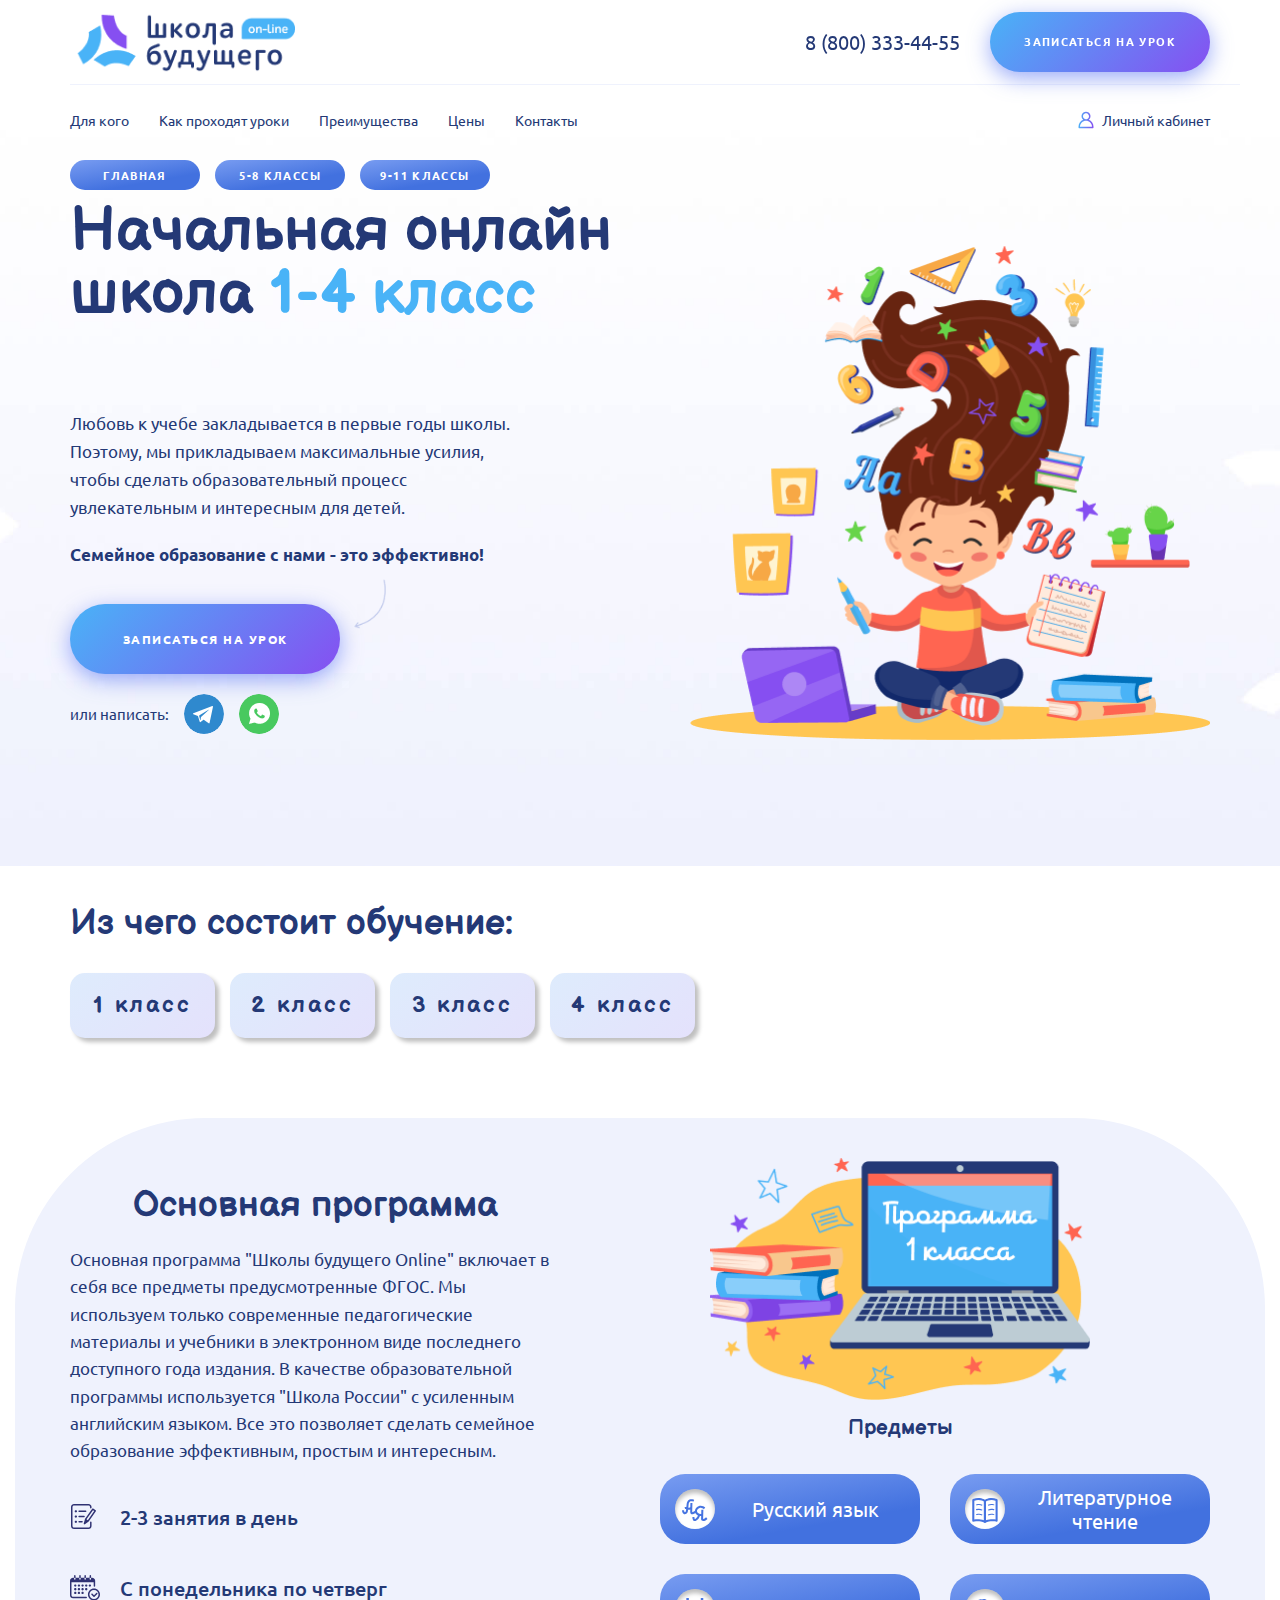
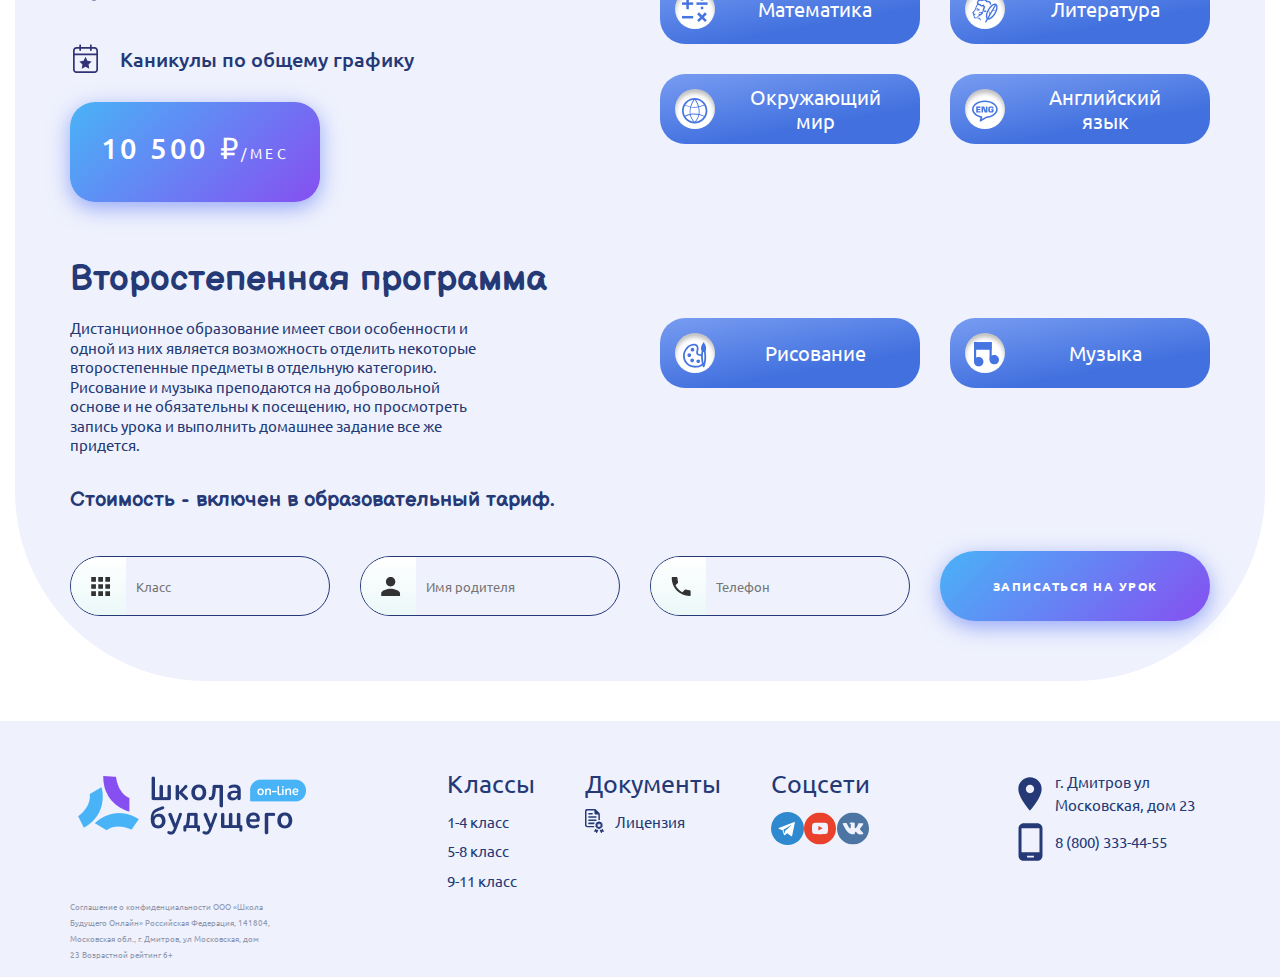
==== pages/1-4classes.html @ 0dbeee3c "Add files via upload" ====
<!DOCTYPE html>
<html lang="ru">
  <head>
    <meta charset="UTF-8" />
    <meta http-equiv="X-UA-Compatible" content="IE=edge" />
    <meta name="viewport" content="width=device-width, initial-scale=1.0" />
    <link rel="shortcut icon" href="../favicon.ico" type="image/x-icon" />
    <link rel="stylesheet" href="https://cdn.jsdelivr.net/npm/swiper@8/swiper-bundle.min.css"/>
    <link rel="stylesheet" href="../css/null.css" />
    <link rel="stylesheet" href="../css/style.css" />
    <title>1-4 Классы</title>
  </head>

  <body>
    <div class="wrapper">

      <header class="header">
        <div class="header__container">
          <div class="header__content">
            <div class="header__content_top top-header-content top-header-content__container">
              <div class="logo header__logo">
                <img src="../img/logo.png" alt="Школа будущего">
              </div>
              <div class="header__connect">
                <a class="header__tel" href="tel:88003334455">8 (800) 333-44-55</a>
                <button class="btn header__connect_btn">Записаться на урок</button>
              </div>
              <div class="menu-icon">
                <span></span>
                <span></span>
                <span></span>
              </div>
            </div>
            <div class="header__content_middle middle-header-content">
              <div class="header__links">
                <ul class="header__list">
                  <li class="header__item"><a href="#" class="header__link">Для кого</a></li>
                  <li class="header__item"><a href="#" class="header__link">Как проходят уроки</a></li>
                  <li class="header__item"><a href="#" class="header__link">Преимущества</a></li>
                  <li class="header__item"><a href="#" class="header__link">Цены</a></li>
                  <li class="header__item"><a href="#" class="header__link">Контакты</a></li>
                </ul>
              </div>
              <div class="header__user">
                <a href="#" class="header__user_link">Личный кабинет</a>
              </div>
            </div>
            <div class="header__content_bottom bottom-header-content">
              <a href="../index.html" class="btn bottom-header-content__btn">Главная</a>
              <a href="pages/5-8classes.html"" class="btn bottom-header-content__btn">5-8 классы</a>
              <a href="pages/9-11classes.html"" class="btn bottom-header-content__btn">9-11 классы</a>
            </div>
          </div>
        </div>
        <div class="mobile-menu">
          <div class="header__links mobile-menu__link">
            <ul class="header__list mobile-menu__list">
              <li class="header__item mobile-menu__item"><a href="#" class="header__link mobile-menu__link">Для кого</a></li>
              <li class="header__item mobile-menu__item"><a href="#" class="header__link mobile-menu__link">Как проходят уроки</a></li>
              <li class="header__item mobile-menu__item"><a href="#" class="header__link mobile-menu__link">Преимущества</a></li>
              <li class="header__item mobile-menu__item"><a href="#" class="header__link mobile-menu__link">Цены</a></li>
              <li class="header__item mobile-menu__item"><a href="#" class="header__link mobile-menu__link">Контакты</a></li>
            </ul>
          </div>
          <div class="header__user mobile-menu__user">
            <a href="#" class="header__user_link mobile-menu__user_link">Личный кабинет</a>
            <a class="header__tel mobile-menu__tel" href="tel:88003334455">8 (800) 333-44-55</a>
          </div>
        </div>
      </header>

      <main class="main">

        <section class="section intro">
          <div class="section__container">
            <div class="intro__content">
              <div class="intro__content-img">
                <img src="../img/oneToFourClasses/intro-bg-element.png" alt="школа будущего">
              </div>
              <h1 class="section__title intro__title">Начальная онлайн школа <span>1-4 класс</span></h1>
              <div class="intro__descr">
                <div class="intro__descr_content">
                  <p class="section__text intro__text">Любовь к учебе закладывается в первые годы школы. Поэтому, мы прикладываем максимальные усилия, чтобы сделать образовательный процесс увлекательным и интересным для детей.<span>Семейное образование с нами - это эффективно!</span></p>
                  <div class="social-block">
                    <button class="btn intro__btn">Записаться на урок</button>
                    <div class="social intro__social">
                      <span>или написать:</span>
                      <a href="#" class="social__tg"></a>
                      <a href="#" class="social__wa"></a>
                    </div>
                  </div>
                </div>
                <div class="intro__descr_img">
                  <img src="../img/oneToFourClasses/intro-bg-element.png" alt="школа будущего">
                </div>
              </div>
            </div>
          </div>
        </section>

        <section class="section programm programm-tabs">
          <div class="programm__container">
            <div class="programm__header hader-programm">
              <h4 class="section__title title programm__title">Из чего состоит обучение:</h4>
              <div class="programm__header_btns">
                <button class="btn programm__header_btn">1 класс</button>
                <button class="btn programm__header_btn">2 класс</button>
                <button class="btn programm__header_btn">3 класс</button>
                <button class="btn programm__header_btn">4 класс</button>
              </div>
            </div>
          </div>
        </section>
        <section class="section programm-content">
          <div class="programm-content__wrapper">
            <div class="programm-content__container">
              <div class="programm__content content-programm">
                <div class="content-programm__wrapper">
                  <div class="content-programm__top top-programm-content">
                    <div class="top-programm-content__descr">
                      <h4 class="section__title title top-programm-content__title">Основная программа</h4>
                      <p class="section__text top-programm-content__text">Основная программа "Школы будущего Online" включает в себя все предметы предусмотренные ФГОС. Мы используем только современные педагогические материалы и учебники в электронном виде последнего доступного года издания. В качестве образовательной программы используется "Школа России" с усиленным английским языком. Все это позволяет сделать семейное образование эффективным, простым и интересным.</p>
                      <ul class="top-programm-content__list">
                        <li class="top-programm-content__item">2-3 занятия в день</li>
                        <li class="top-programm-content__item">С понедельника по четверг</li>
                        <li class="top-programm-content__item">Каникулы по общему графику</li>
                      </ul>
                      <div class="cost__price subtitle btn top-programm-content__descr_btn">10 500 ₽<span>/мес</span></div>
                    </div>
                    <div class="top-programm-content__lessons">
                      <div class="top-programm-content__img">
                        <img src="../img/oneToFourClasses/lessons/lessons-bg-element.png" alt="программа обучения">
                      </div>
                      <h6 class="section__title subtitle top-programm-content__subtitle">Предметы</h6>
                      <div class="top-programm-content__btns">
                        <div class="top-programm-content__btn top-programm-content__russian">Русский язык</div>
                        <div class="top-programm-content__btn top-programm-content__literature-reading">Литературное чтение</div>
                        <div class="top-programm-content__btn top-programm-content__maths">Математика</div>
                        <div class="top-programm-content__btn top-programm-content__literature">Литература</div>
                        <div class="top-programm-content__btn top-programm-content__around-world">Окружающий мир</div>
                        <div class="top-programm-content__btn top-programm-content__english">Английский язык</div>
                      </div>
                    </div>
                  </div>
                  <div class="content-programm__bottom bottom-programm-content">
                    <h4 class="section__title title content-programm__bottom_title">Второстепенная программа</h4>
                    <div class="content-programm__bottom_descr">
                      <p class="content-programm__bottom_text">Дистанционное образование имеет свои особенности и одной из них является возможность отделить некоторые второстепенные предметы в отдельную категорию. Рисование и музыка преподаются на добровольной основе и не обязательны к посещению, но просмотреть запись урока и выполнить домашнее задание все же придется.</p>
                      <div class="content-programm__bottom_btns">
                        <div class="content-programm__bottom_btn content-programm__bottom_drawing">Рисование</div>
                        <div class="content-programm__bottom_btn content-programm__bottom_music">Музыка</div>
                      </div>
                    </div>
                    <h6 class="section__title subtitle content-programm__bottom_subtitle">Стоимость - включен в образовательный тариф.</h6>
                    <div class="content-programm__bottom_form-wrapper">
                      <form action="#" class="content-programm__bottom_form content-programm__bottom_form-pc">
                        <div class="content-programm__bottom_form-class">
                          <input type="text" name="class" id="class" placeholder="Класс">
                        </div>
                        <div class="content-programm__bottom_form-name">
                          <input type="text" name="name" id="name" placeholder="Имя родителя">
                        </div>
                        <div class="content-programm__bottom_form-tel">
                          <input type="tel" name="tel" id="tel" placeholder="Телефон">
                        </div>
                        <button class="btn content-programm__bottom_form-btn">Записаться на урок</button>
                      </form>
                      <form action="#" method="post" class="form__wrapper content-programm__bottom_form-mob">
                        <div class="form__input form__input_class">
                          <input type="text" placeholder="Класс" name="class" id="class">
                        </div>
                        <div class="form__input form__input_name">
                          <input type="text" placeholder="Имя родителя" name="parent-name" id="name">
                        </div>
                        <div class="form__input form__input_tel">
                          <input type="tel" placeholder="Телефон родителя" name="tel" id="tel">
                        </div>
                        <button class="btn form__btn">Оставить заявку</button>
                        <p class="form__privacy">Нажимая кнопку, вы даете согласие на <a href="#">обработку своих персональных данных</a></p>
                      </form>
                    </div>
                  </div>
                </div>
              </div>
            </div>
          </div>
        </section>

      </main>

      <footer class="footer">
        <div class="footer__container">
          <div class="footer__wrapper">
            <div class="footer__logo">
              <div class="footer__logo_img">
                <img src="../img/logo.png" alt="школа будущего">
              </div>
              <p class="footer__privacy">Соглашение о конфиденциальности ООО «Школа Будущего Онлайн» Российская Федерация, 141804, Московская обл., г. Дмитров, ул Московская, дом 23 Возрастной рейтинг 6+</p>
            </div>
            <div class="footer__menu">
              <div class="footer__menu_classes classes">
                <h6 class="section__title classes__title">Классы</h6>
                <ul class="classes__list">
                  <li class="classes__item"><a href="#" class="classes__link">1-4 класс</a></li>
                  <li class="classes__item"><a href="#" class="classes__link">5-8 класс</a></li>
                  <li class="classes__item"><a href="#" class="classes__link">9-11 класс</a></li>
                </ul>
              </div>
              <div class="footer__menu_docs docs">
                <h6 class="section__title docs__title">Документы</h6>
                <ul class="docs__list">
                  <li class="docs__item"><a href="#" class="docs__link">Лицензия</a></li>
                </ul>
              </div>
              <div class="footer__menu_social social">
                <h6 class="section__title social__title">Соцсети</h6>
                <div class="social__links">
                  <a href="#" class="social__link social__link_tg"></a>
                  <a href="#" class="social__link social__link_youtube"></a>
                  <a href="#" class="social__link social__link_vk"></a>
                </div>
              </div>
            </div>
            <div class="footer__contacts contacts-footer">
              <a href="https://goo.gl/maps/18g2Jjuuvad4erX66" target="_blank" class="contacts-footer__link contacts-footer_map">г. Дмитров ул Московская, дом 23</a>
              <a href="tel:8(800)333-44-55" class="contacts-footer__link contacts-footer_tel">8 (800) 333-44-55</a>
            </div>
          </div>
        </div>
      </footer>
			
    </div>
    <script src="https://cdn.jsdelivr.net/npm/swiper@8/swiper-bundle.min.js"></script>
    <script src="../js/components/1-4-classes.js"></script>
  </body>
</html>
---- css/null.css ----
/*Обнуление*/
*{
	padding: 0;
	margin: 0;
	border: 0;
}
*,*:before,*:after{
	-moz-box-sizing: border-box;
	-webkit-box-sizing: border-box;
	box-sizing: border-box;
}
:focus,:active{outline: none;}
a:focus,a:active{outline: none;}

nav,footer,header,aside{display: block;}

html,body{
	/* height: 100%; */
	width: 100%;
	font-size: 100%;
	line-height: 1;
	font-size: 14px;
	-ms-text-size-adjust: 100%;
	-moz-text-size-adjust: 100%;
	-webkit-text-size-adjust: 100%;
}
input,button,textarea{font-family:inherit;}

input::-ms-clear{display: none;}
button{cursor: pointer;}
button::-moz-focus-inner {padding:0;border:0;}
a, a:visited{text-decoration: none;}
a:hover{text-decoration: none;}
ul li{list-style: none;}
img{vertical-align: top;}

h1,h2,h3,h4,h5,h6{font-size:inherit;font-weight: 400;}
/*--------------------*/
---- css/style.css ----
@import url("https://fonts.googleapis.com/css?family=IBM+Plex+Sans:regular&display=swap");
@import url("https://fonts.googleapis.com/css?family=Inter:regular&display=swap");
@import url("https://fonts.googleapis.com/css?family=Ubuntu:regular,500,700&display=swap");
@import url("https://fonts.googleapis.com/css?family=Balsamiq+Sans:700&display=swap");
body {
  font-family: "Ubuntu", sans-serif;
  font-size: 15px;
  line-height: 1.3;
  font-weight: 400;
  color: #243976;
  background-color: #fff;
}

._block {
  overflow-y: hidden;
}
._block .header::after {
  z-index: 700;
  transform: translateY(0);
  opacity: 1;
}

.wrapper {
  min-height: 100vh;
  overflow-x: hidden;
}

.section__title {
  font-family: "Balsamiq Sans";
  font-size: calc(32px + 26 * ((100vw - 320px) / 850));
  font-weight: 700;
  line-height: 103.2%;
  text-align: center;
  color: #243976;
}
.section__text {
  font-family: "Ubuntu";
  font-style: normal;
  font-weight: 400;
  font-size: 17px;
  line-height: 157%;
  color: #243976;
}

[class*=__container] {
  max-width: 1170px;
  margin: 0 auto;
  padding: 0 15px;
}

.btn {
  width: 270px;
  height: 70px;
  border-radius: 90px;
  padding: 20px;
  font-weight: 700;
  font-size: 12px;
  line-height: 118.2%;
  text-align: center;
  letter-spacing: 0.125em;
  text-transform: uppercase;
  color: #fff;
  background-image: linear-gradient(315deg, rgb(134, 79, 241) 0%, rgb(73, 179, 247) 100%);
  box-shadow: 0px 6px 21px rgba(104, 130, 245, 0.67);
}

.title {
  font-size: calc(20px + 14 * ((100vw - 320px) / 850));
}

.subtitle {
  font-size: calc(18px + 6 * ((100vw - 320px) / 850));
}

.header {
  position: relative;
  top: 0;
  z-index: 10000;
  width: 100%;
  padding: 15px 0px 15px 0px;
}
.header::after {
  content: "";
  position: fixed;
  top: 0;
  left: 0;
  z-index: -2;
  width: 100vw;
  height: 100vh;
  background-color: rgba(0, 0, 0, 0.3);
  opacity: 0;
  transform: translateY(150%);
  transition: all 0.3s ease;
}
.header__content {
  position: relative;
  top: 80px;
}
.header__content_top {
  display: flex;
  align-items: center;
  justify-content: space-between;
  position: fixed;
  padding: 0px 30px 10px 0px;
  background-color: rgba(255, 255, 255, 0);
  border-bottom: 1px solid #eff2fd;
}
.header__content_middle {
  display: flex;
  align-items: center;
  justify-content: space-between;
  height: 50px;
  margin: 0px 0px 10px 0px;
}
.header__logo {
  max-width: 235px;
  padding: 0px 10px 0px 0px;
  overflow: hidden;
}
.header__logo img {
  width: 100%;
  height: 100%;
}
.header__connect {
  display: flex;
  align-items: center;
}
.header__connect_btn {
  width: 220px;
  height: 60px;
  font-size: 11px;
}
.header__tel {
  margin: 0px 30px 0px 0px;
  font-size: 20px;
  line-height: 118.2%;
  color: #243976;
}
.header__list {
  display: flex;
  align-items: center;
  justify-content: space-between;
}
.header__item:not(:last-child) {
  margin: 0px 30px 0px 0px;
}
.header__link {
  font-size: 14px;
  color: inherit;
}
.header__user {
  text-align: right;
}
.header__user_link {
  font-size: 14px;
  color: inherit;
  position: relative;
}
.header__user_link::before {
  content: "";
  position: absolute;
  top: 0;
  left: -25px;
  width: 18px;
  height: 18px;
  background: url("../img/icons/header-user.svg") center/contain no-repeat;
}

.top-header-content {
  position: fixed;
  top: 10px;
  z-index: 1000;
  width: 100%;
}
.top-header-content__container {
  display: flex;
  align-items: center;
  justify-content: space-between;
}

.bottom-header-content {
  display: flex;
  align-items: center;
  height: 40px;
}
.bottom-header-content__btn {
  width: 130px;
  height: 30px;
  padding: 5px;
  font-size: 11px;
  line-height: 1.9;
  background-image: linear-gradient(350deg, rgb(66, 113, 223) 32%, rgb(120, 156, 241) 100%);
  box-shadow: none;
  transition: all 0.2s ease;
}
.bottom-header-content__btn:not(:last-child) {
  margin: 0px 15px 0px 0px;
}
.bottom-header-content__btn:hover {
  height: 40px;
  background-image: linear-gradient(315deg, rgb(134, 79, 241) 0%, rgb(73, 179, 247) 100%);
}

.menu-icon {
  display: none;
  position: relative;
  top: 0;
  right: 40px;
  width: 17px;
  height: 14px;
  cursor: pointer;
  box-shadow: 0px 6px 21px rgba(104, 130, 245, 0.67);
}
.menu-icon::before {
  content: "";
  position: absolute;
  top: -15px;
  left: -13px;
  width: 43px;
  height: 43px;
  border-radius: 50%;
  background-image: linear-gradient(315deg, rgb(134, 79, 241) 0%, rgb(73, 179, 247) 100%);
}
.menu-icon span {
  position: absolute;
  top: 50%;
  left: 0;
  transform: translateY(-50%);
  display: block;
  width: 100%;
  height: 2px;
  background-color: #fff;
  transform-origin: top;
  transition: all 0.3s ease;
}
.menu-icon span:nth-child(1), .menu-icon span:nth-child(3) {
  position: absolute;
  left: 0;
  width: 100%;
  height: 2px;
  background-color: #fff;
}
.menu-icon span:nth-child(1) {
  top: 1px;
}
.menu-icon span:nth-child(3) {
  top: 13px;
}
.menu-icon._active span {
  border-radius: 5px;
}
.menu-icon._active span:nth-child(1) {
  left: 1px;
  transform: rotate(45deg) translate(4px, 4px);
}
.menu-icon._active span:nth-child(2) {
  transform: scale(0.2);
  opacity: 0;
  visibility: hidden;
}
.menu-icon._active span:nth-child(3) {
  left: 0px;
  transform: rotate(-45deg) translate(4px, -5px);
}

.mobile-menu {
  display: none;
  flex-direction: column;
  align-items: center;
  justify-content: center;
  position: fixed;
  top: 50px;
  z-index: 900;
  width: 100%;
  height: 430px;
  padding: 60px 0px 0px 0px;
  background-color: #eff2fd;
  box-shadow: 0px 10px 10px rgba(30, 35, 66, 0.6);
  border-radius: 0px 0px 15px 15px;
  transition: all 0.6s ease;
  transform-origin: top;
  transform: translateY(-150%);
}
.mobile-menu__list {
  display: flex;
  flex-direction: column;
  align-items: center;
  height: 160px;
  margin: 0px 0px 40px 0px;
  text-align: center;
}
.mobile-menu__item:not(:last-child) {
  margin: 0px 0px 0px 0px;
}
.mobile-menu__link {
  font-size: 16px;
  font-weight: 700;
}
.mobile-menu__user {
  display: flex;
  flex-direction: column;
  align-items: center;
}
.mobile-menu__user_link {
  padding: 0px 0px 0px 15px;
  margin: 0px 0px 30px 0px;
  font-weight: 700;
}
.mobile-menu__user_link::before {
  left: -10px;
}
.mobile-menu__tel {
  padding: 0;
  margin: 0;
}
.mobile-menu._active {
  transform: translateY(-49px);
}

@media (max-width: 999.99px) {
  .header__content_bottom {
    margin-bottom: 50px;
  }
}
@media (max-width: 766.99px) {
  .header {
    position: fixed;
    height: 60px;
    padding: 0;
  }
  .header__logo {
    width: 170px;
  }
  .header__content_middle, .header__content_bottom,
.header__content .header__connect {
    display: none;
  }
  .header__content_top {
    top: 8px;
    padding: 5px 0px 10px 0px;
    background-color: inherit;
    border-bottom: none;
  }
  .menu-icon {
    display: block;
  }
  .mobile-menu {
    display: flex;
  }
  .mobile-menu::before {
    content: "";
    position: absolute;
    top: 60px;
    left: 50%;
    transform: translateX(-50%);
    width: 80%;
    height: 1px;
    background-color: rgba(197, 207, 243, 0.7);
  }
}
.intro {
  min-height: 630px;
  padding: 70px 0px 50px 0px;
  background: url("../img/intro-bg.jpg") center/cover no-repeat;
}
.intro__content-img {
  display: none;
}
.intro__content-img img {
  width: 100%;
  height: 100%;
}
.intro__descr {
  display: flex;
  align-items: center;
  justify-content: space-between;
}
.intro__descr_img {
  flex: 1 1 500px;
}
.intro__descr_img img {
  width: 100%;
}
.intro__title {
  max-width: 740px;
  text-align: left;
}
.intro__title span {
  display: block;
  color: #49b3f7;
}
.intro__text {
  max-width: 440px;
  margin: 0px 0px 35px 0px;
  font-size: 17px;
  line-height: 165.2%;
}
.intro__text span {
  display: block;
  margin: 20px 0px 0px 0px;
  font-weight: 700;
}
.intro__btn {
  position: relative;
  margin: 0px 0px 20px 0px;
}
.intro__btn::after {
  content: "";
  position: absolute;
  top: -25px;
  right: -55px;
  width: 50px;
  height: 50px;
  background: url("../img/icons/round-arrow.png") center/contain no-repeat;
}
.intro__social {
  display: flex;
  align-items: center;
}
.intro__social span {
  margin: 0px 15px 0px 0px;
}

.social__tg,
.social__wa {
  display: inline-block;
  position: relative;
  top: 50%;
  width: 40px;
  height: 40px;
  border-radius: 50%;
  overflow: hidden;
  transition: all 0.2s ease;
}
.social__tg:hover,
.social__wa:hover {
  transform: scale(1.15);
}

.social__tg {
  margin: 0px 15px 0px 0px;
  background: url("../img/icons/social/tg.svg") center/cover no-repeat;
}
.social__wa {
  background: url("../img/icons/social/wa.png") center/cover no-repeat;
}

@media (max-width: 999.99px) {
  .intro {
    background: url("../img/intro-mob-bg.jpg") center/cover no-repeat;
  }
  .intro__content-img {
    display: block;
    max-width: 640px;
    width: 100%;
    margin: 0 auto;
    margin-bottom: 40px;
  }
  .intro__descr {
    justify-content: center;
  }
  .intro__descr_content {
    text-align: center;
  }
  .intro__descr_img {
    display: none;
  }
  .intro__title {
    max-width: 530px;
    margin: 0 auto;
    margin-bottom: 40px;
    text-align: center;
  }
  .intro__text {
    max-width: 560px;
    margin-bottom: 30px;
  }
  .intro__btn::after {
    display: none;
  }
  .intro__social {
    justify-content: center;
  }
}
.about-first {
  padding: 60px 0px 80px 0px;
}
.about-first__title {
  margin: 0px 0px 60px 0px;
  text-align: left;
}
.about-first__for-who, .about-first__discount, .about-first__lessons {
  display: flex;
  align-items: center;
  justify-content: space-between;
}
.about-first__for-who {
  max-width: 90%;
  margin: 0 auto;
  margin-bottom: 90px;
}
.for-who__item {
  display: flex;
  flex-direction: column;
  align-items: center;
  justify-content: space-between;
}
.for-who__img {
  margin-bottom: 30px;
}
.for-who__descr {
  max-width: 150px;
  text-align: center;
}

.discount {
  justify-content: flex-end;
  position: relative;
  height: 160px;
  border-radius: 25px;
  margin-bottom: 80px;
  padding: 22px 45px;
  background-color: #eff2fd;
}
.discount__inner {
  display: flex;
  flex-direction: row;
  justify-content: flex-end;
}
.discount__img {
  position: absolute;
  top: -65px;
  left: 40px;
}
.discount__content {
  margin-right: 40px;
}
.discount__title {
  margin-bottom: 5px;
  text-align: left;
}
.discount__text {
  max-width: 500px;
}
.discount__text_mob {
  display: none;
}
.discount__btn {
  margin-bottom: 10px;
}

.lessons {
  position: relative;
  min-height: 465px;
}
.lessons::before {
  content: "";
  position: absolute;
  top: 10px;
  left: 110px;
  width: 80%;
  height: 100%;
  background: url("../img/lessons/lessons-lines.png") center/contain no-repeat;
}
.lessons__item {
  display: flex;
  flex-direction: column;
  width: 20%;
}
.lessons__item:nth-child(2n) {
  flex-direction: column-reverse;
}
.lessons__item:nth-child(2n) .lessons__img {
  margin-bottom: 0;
  margin-top: 60px;
}
.lessons__img {
  position: relative;
  z-index: 2;
  width: auto;
  margin-bottom: 60px;
}
.lessons__img img {
  width: 100%;
}
.lessons__content {
  width: 110%;
}
.lessons__title {
  margin-bottom: 10px;
  font-size: 20px;
  font-weight: 500;
}
.lessons__descr {
  font-size: 13px;
}

@media (max-width: 1069.99px) {
  .discount {
    height: 270px;
  }
  .discount__img {
    width: 170px;
    top: -15px;
  }
  .discount__img img {
    width: 100%;
    height: 100%;
  }
  .discount__inner {
    flex-direction: column;
    align-items: baseline;
    max-width: 480px;
    margin-left: auto;
    margin-right: 0;
  }
  .discount__content {
    margin-right: 0;
  }
  .discount__title {
    margin-bottom: 10px;
  }
  .discount__text {
    margin-bottom: 15px;
  }
  .discount__btn {
    height: 60px;
  }
  .about-first__title {
    text-align: center;
  }
  .lessons {
    flex-wrap: wrap;
    row-gap: 40px;
  }
  .lessons::before {
    display: none;
  }
  .lessons__item {
    align-items: center;
    width: 50%;
  }
  .lessons__item:nth-child(2n) {
    flex-direction: column;
  }
  .lessons__item:nth-child(2n) .lessons__img {
    margin-top: 0;
    margin-bottom: 30px;
  }
  .lessons__img {
    max-width: 170px;
    margin-bottom: 30px;
  }
  .lessons__content {
    max-width: 270px;
    width: 100%;
    text-align: center;
  }
}
@media (max-width: 999.99px) {
  .for-who {
    flex-wrap: wrap;
    justify-content: center;
    row-gap: 40px;
    max-width: 100%;
  }
  .for-who__item {
    width: 30%;
  }
}
@media (max-width: 766.99px) {
  .about-first__title {
    text-align: center;
    margin-bottom: 40px;
  }
  .for-who {
    flex-direction: column;
    row-gap: 40px;
  }
  .for-who__item {
    flex-direction: row;
    justify-content: center;
    max-width: 320px;
    width: 100%;
    padding: 0 10px;
  }
  .for-who__descr {
    max-width: 120px;
    text-align: left;
  }
  .for-who__img {
    margin: 0;
    margin-right: 30px;
  }
  .discount {
    max-width: none;
    width: 100%;
    height: auto;
  }
  .discount__inner {
    max-width: none;
    width: 100%;
    align-items: center;
  }
  .discount__img_pc {
    display: none;
  }
  .discount__img_mob {
    position: static;
    top: 0;
    left: 0;
    display: block;
    max-width: 95px;
    width: 100%;
  }
  .discount__content {
    display: flex;
    column-gap: 30px;
    margin-bottom: 30px;
  }
  .discount__content_text {
    max-width: 260px;
    width: 100%;
  }
  .discount__title {
    margin-bottom: 20px;
  }
  .discount__text {
    margin-bottom: 0px;
  }
  .discount__btn {
    height: 70px;
  }
  .lessons {
    flex-direction: column;
  }
  .lessons__item {
    width: 100%;
  }
  .lessons__content {
    max-width: 320px;
  }
}
@media (max-width: 499.99px) {
  .discount {
    padding: 30px 20px;
  }
  .discount__content {
    flex-direction: column-reverse;
    align-items: center;
    justify-content: center;
  }
  .discount__title {
    max-width: 240px;
    width: 100%;
    margin: 0 auto;
    margin-bottom: 20px;
    text-align: center;
  }
  .discount__text {
    margin-bottom: 15px;
    text-align: center;
  }
  .discount__img {
    width: 85px;
  }
}
.becouse {
  padding: 60px 0;
  background-color: #eff2fd;
}
.becouse__title {
  margin-bottom: 60px;
  text-align: left;
}
.becouse__content {
  position: relative;
  margin-bottom: 25px;
}
.becouse__content::after {
  content: "";
  position: absolute;
  top: 0;
  right: 0;
  max-width: 600px;
  max-height: 390px;
  width: 100%;
  height: 100%;
  background: url("../img/like-us-beacouse-bg.png") center/cover no-repeat;
}
.becouse__img-block {
  display: none;
}
.becouse__item {
  border-radius: 25px;
  transition: all 0.3s ease;
}
.becouse__item:not(:last-child) {
  margin-bottom: 25px;
}
.becouse__item:hover {
  background-color: #fff;
  box-shadow: 5px 15px 40px rgba(30, 35, 66, 0.15);
}

.item-becouse {
  position: relative;
  z-index: 5;
  display: flex;
  align-items: center;
  column-gap: 15px;
  max-width: 560px;
  padding: 15px 20px;
}
.item-becouse__img {
  width: 45px;
}
.item-becouse__title {
  margin-bottom: 10px;
  font-family: "Ubuntu", sans-serif;
  font-size: calc(15px + 5 * ((100vw - 320px) / 850));
  font-weight: 500;
  text-align: left;
}
.item-becouse__text {
  max-width: 390px;
  width: 100%;
  font-size: calc(14px + 1 * ((100vw - 320px) / 850));
  text-align: left;
  line-height: 1.3;
}

@media (max-width: 1099.99px) {
  .becouse__content::after {
    top: auto;
    bottom: 100px;
    max-width: 480px;
    max-height: 310px;
  }
}
@media (max-width: 999.99px) {
  .becouse-social-block {
    max-width: 270px;
  }
  .becouse__btn::after {
    display: block;
  }
  .item-becouse__text {
    width: 90%;
  }
}
@media (max-width: 929.99px) {
  .becouse__title {
    margin-bottom: 40px;
    text-align: center;
  }
  .becouse__content {
    margin-bottom: 0;
  }
  .becouse__content::after {
    max-width: 320px;
    max-height: 200px;
  }
  .item-becouse {
    max-width: 700px;
  }
  .item-becouse:nth-child(4) {
    max-width: 440px;
  }
  .item-becouse__text {
    max-width: 700px;
    width: 100%;
  }
}
@media (max-width: 766.99px) {
  .becouse__content::after {
    display: none;
  }
  .becouse__item {
    max-width: none;
    width: 100%;
  }
  .becouse__item:nth-child(4) {
    max-width: inherit;
    width: inherit;
    margin-bottom: 40px;
  }
  .becouse__img-block {
    display: block;
    max-width: 380px;
    margin: 0 auto;
    margin-bottom: 40px;
  }
  .becouse__img-block img {
    width: 100%;
    height: 100%;
  }
  .becouse__btn::after {
    display: none;
  }
  .becouse-social-block {
    margin: 0 auto;
  }
}
.about-second {
  padding: 80px 0;
}
.about-second .discount {
  margin-bottom: 0;
}

.comparison {
  margin-bottom: 80px;
}
.comparison__title {
  margin-bottom: 60px;
}
.comparison__inner {
  display: flex;
  align-items: center;
  justify-content: center;
}
.comparison__img {
  flex: 0 0 auto;
  width: 320px;
  height: 300px;
}
.comparison__img-left {
  margin-right: 15px;
}
.comparison__img-right {
  margin-left: 15px;
}
.comparison__img img {
  width: 100%;
}
.comparison__card {
  flex: 0 0 auto;
  position: relative;
  z-index: 5;
  padding: 40px;
  border-radius: 15px;
}
.comparison__card:nth-child(2) {
  width: 340px;
  background: linear-gradient(180deg, #eff2fd 0%, #fcfcfc 100%);
  filter: drop-shadow(3.90651px 11.7195px 31.2521px rgba(30, 35, 66, 0.25));
}
.comparison__card:nth-child(3) {
  width: 340px;
  transform: scale(1.05);
  background-image: linear-gradient(350deg, rgb(66, 113, 223) 32%, rgb(120, 156, 241) 100%);
  filter: drop-shadow(4px 12px 20px rgba(30, 35, 66, 0.25));
  color: #fff;
}
.comparison__card:nth-child(3) .comparison__card-title {
  color: inherit;
}
.comparison__card:nth-child(3) .comparison__item::before {
  background-color: #fff;
}
.comparison__card-title {
  margin-bottom: 30px;
  font-size: calc(18px + 6 * ((100vw - 320px) / 850));
}
.comparison__item {
  position: relative;
  padding: 0px 0px 0px 40px;
  font-size: calc(14px + 2 * ((100vw - 320px) / 850));
  line-height: 1.5;
}
.comparison__item:not(:last-child) {
  margin-bottom: 15px;
}
.comparison__item::before {
  content: "";
  position: absolute;
  top: 50%;
  left: 0;
  width: 10px;
  height: 10px;
  border-radius: 50%;
  background-color: #243976;
  transform: translateY(-50%);
}
.comparison__item span {
  display: block;
  font-weight: 700;
}

.online-school-it {
  margin-bottom: 75px;
}
.online-school-it__title {
  margin-bottom: 60px;
}
.online-school-it__inner {
  display: flex;
  flex-wrap: wrap;
  align-items: center;
  justify-content: space-between;
  column-gap: 30px;
  row-gap: 80px;
}
.online-school-it__item {
  display: flex;
  flex-direction: column;
  align-items: center;
  justify-content: center;
  width: 29%;
}
.online-school-it__img {
  max-width: 167px;
  max-height: 167px;
  margin-bottom: 30px;
}
.online-school-it__img img {
  width: 100%;
  height: 100%;
}
.online-school-it__item-title {
  margin-bottom: 15px;
  font-size: calc(18px + 2 * ((100vw - 320px) / 850));
  text-align: center;
  line-height: 1;
}
.online-school-it__item-text {
  max-width: 260px;
  font-size: calc(14px + 1 * ((100vw - 320px) / 850));
  text-align: center;
  line-height: 1.5;
}

@media (max-width: 1374.99px) {
  .comparison__img-left {
    transform: translateX(100px);
  }
  .comparison__img-right {
    transform: translateX(-100px);
  }
}
@media (max-width: 1164.99px) {
  .comparison__img {
    width: 230px;
    height: 210px;
  }
  .comparison__img-left {
    align-self: start;
    transform: translateX(90px);
  }
  .comparison__img-right {
    align-self: end;
    transform: translateX(-90px);
  }
  .comparison__card:nth-child(2) {
    left: 10px;
    width: 310px;
  }
  .comparison__card:nth-child(3) {
    right: 10px;
    width: 310px;
  }
}
@media (max-width: 999.99px) {
  .comparison__img {
    display: none;
  }
  .online-school-it__item {
    width: 45%;
  }
}
@media (max-width: 766.99px) {
  .about-second {
    padding: 50px 0;
  }
  .comparison {
    margin-bottom: 50px;
  }
  .comparison__title {
    margin-bottom: 30px;
    text-align: left;
  }
  .comparison__inner {
    flex-direction: column;
  }
  .comparison__card:nth-child(2) {
    left: 0;
    max-width: 320px;
    width: 100%;
  }
  .comparison__card:nth-child(3) {
    right: 0;
    max-width: 340px;
    width: 100%;
  }
  .online-school-it {
    margin-bottom: 50px;
  }
  .online-school-it__title {
    margin-bottom: 30px;
  }
  .online-school-it__inner {
    flex-direction: column;
    column-gap: 0;
    row-gap: 30px;
  }
  .online-school-it__item {
    max-width: none;
    width: 100%;
  }
}
.cost {
  padding: 60px 0px 0px 0px;
  padding-bottom: 80px;
  background-color: #eff2fd;
}
.cost__title {
  margin-bottom: 140px;
  font-size: calc(26px + 10 * ((100vw - 320px) / 850));
}
.cost__inner {
  display: flex;
  align-items: center;
  justify-content: space-between;
  column-gap: 80px;
  padding: 0px 50px 0px 0px;
}
.cost__card {
  position: relative;
  width: 300px;
  border-radius: 25px 25px 0 50px;
  padding: 50px 10px 30px 25px;
  background-color: #fff;
  box-shadow: 0px 4px 4px rgba(0, 0, 0, 0.25);
}
.cost__price {
  position: absolute;
  top: -80px;
  right: -23px;
  z-index: 2;
  width: 250px;
  height: 100px;
  padding: 15px;
  border-radius: 25px;
  line-height: 2;
  font-weight: 500;
}
.cost__price span {
  font-weight: 400;
  font-size: 14px;
}
.cost__card-title {
  font-family: "Ubuntu", sans-serif;
  font-size: calc(18px + 6 * ((100vw - 320px) / 850));
  font-weight: 500;
  text-align: left;
}
.cost__card-text {
  max-width: 200px;
  margin-bottom: 20px;
  font-size: calc(15px + 1 * ((100vw - 320px) / 850));
  background-color: #49b3f7;
  background-image: linear-gradient(350deg, rgb(66, 113, 223) 32%, rgb(120, 156, 241) 100%);
  -webkit-background-clip: text;
  -webkit-text-fill-color: transparent;
}
.cost__list {
  max-width: 190px;
  margin-bottom: 20px;
}
.cost__item {
  position: relative;
  padding: 0px 0px 0px 34px;
  font-size: 14px;
}
.cost__item::before {
  content: "";
  position: absolute;
  top: 50%;
  left: 0;
  width: 24px;
  height: 24px;
  border-radius: 50%;
  transform: translateY(-50%);
  background: url("../../img/icons/check.png") center/contain no-repeat;
  overflow: hidden;
}
.cost__item:not(:last-child) {
  margin-bottom: 20px;
}
.cost__card-img {
  position: absolute;
  bottom: 0;
  right: -45px;
  z-index: 2;
}
.cost__card-img img {
  width: 100%;
  height: 100%;
}
.cost__card-btn {
  width: 160px;
  height: 30px;
  margin-left: 50%;
  transform: translateX(-50%);
  background-image: linear-gradient(350deg, rgb(66, 113, 223) 32%, rgb(120, 156, 241) 100%);
  font-weight: 400;
  line-height: 0;
  color: #fff;
  text-transform: capitalize;
}

@media (max-width: 1119.99px) {
  .cost__inner {
    column-gap: 20px;
    padding: 0px 40px 0px 0px;
  }
  .cost__card {
    width: 320px;
  }
  .cost__card-img {
    right: -35px;
    max-width: 110px;
  }
  .cost__price {
    width: 220px;
    height: 80px;
    top: -60px;
    right: -20px;
    line-height: 2.3;
  }
}
@media (max-width: 999.99px) {
  .cost__title {
    margin-bottom: 100px;
  }
  .cost__inner {
    flex-wrap: wrap;
    row-gap: 120px;
    justify-content: space-around;
  }
}
@media (max-width: 766.99px) {
  .cost__inner {
    flex-direction: column;
    padding: 0;
  }
  .cost__card-img {
    right: -25px;
    max-width: 90px;
  }
}
@media (max-width: 399.99px) {
  .cost__inner {
    padding: 0px 20px 0px 0px;
  }
  .cost__card {
    width: 100%;
  }
  .cost__price {
    top: -50px;
    width: 200px;
    height: 70px;
  }
}
.about-tird {
  padding: 80px 0;
}
.certificate {
  display: flex;
  align-items: center;
  justify-content: space-between;
  margin-bottom: 80px;
}
.certificate__text {
  max-width: 500px;
  width: 100%;
}
.certificate__title {
  margin-bottom: 10px;
  text-align: left;
}
.certificate__descr {
  text-align: left;
}
.certificate__img {
  max-width: 460px;
}
.certificate__img img {
  width: 100%;
  height: 100%;
}

@media (max-width: 999.99px) {
  .certificate__img {
    max-width: 380px;
  }
}
@media (max-width: 766.99px) {
  .certificate {
    flex-direction: column;
  }
  .certificate__text {
    margin-bottom: 30px;
  }
  .certificate__title {
    text-align: center;
  }
  .certificate__descr {
    text-align: center;
  }
}
.reviews {
  position: relative;
  margin-bottom: 80px;
}
.reviews::before {
  content: "";
  position: absolute;
  top: 50%;
  right: 16%;
  transform: translateY(-50%);
  width: 645px;
  height: 550px;
  background: url("../img/reviews-bg.png") center/contain no-repeat;
}
.reviews__title {
  margin-bottom: 140px;
}
.reviews__swiper {
  display: flex;
  flex-direction: column;
  align-items: center;
  justify-content: space-between;
  row-gap: 230px;
}
.reviews__slide {
  display: flex;
  align-items: center;
  justify-content: space-between;
  column-gap: 30px;
  position: relative;
  max-width: 620px !important;
  width: 100% !important;
  min-height: 270px;
  padding: 35px 25px;
  background-color: #fff;
  box-shadow: 14px 22px 40px rgba(30, 35, 66, 0.28);
  position: relative;
}
.reviews__slide::before {
  content: "";
  position: absolute;
  top: 15px;
  right: 15px;
  width: 225px;
  height: 200px;
  background: url("../img/icons/reviews-bg.png") center/contain no-repeat;
}
.reviews__swiper-btns {
  display: flex;
  align-items: center;
  justify-content: space-between;
  column-gap: 30px;
}
.reviews__btn-prev, .reviews__btn-next {
  position: static;
  width: 69px;
  height: 69px;
  border: 1px solid #4c75a3;
  border-radius: 50%;
  background: url("../img/icons/interactive/arrow.svg") center/20% no-repeat;
}
.reviews__btn-prev::after, .reviews__btn-next::after {
  display: none;
}
.reviews__btn-next {
  transform: rotate(180deg);
}

.reviews-slide__info {
  position: relative;
  z-index: 5;
}
.reviews-slide__icon {
  margin: 0px 0px 30px 20px;
}
.reviews-slide__title, .reviews-slide__subtitle, .reviews-slide__link {
  text-align: center;
}
.reviews-slide__title {
  margin: 0px 0px 10px 0px;
  font-family: "Ubuntu", sans-serif;
  font-weight: 400;
}
.reviews-slide__subtitle {
  padding: 0px 0px 20px 0px;
}
.reviews-slide__link {
  display: block;
}
.reviews-slide__text {
  position: relative;
  z-index: 5;
  max-width: 300px;
  width: 100%;
}

.vk-rev {
  border: 5px solid #4c75a3;
  border-radius: 20px;
}

.insta-rev {
  border: 5px solid #f85510;
  border-radius: 20px;
}

@media (max-width: 999.99px) {
  .reviews::before {
    right: 5%;
    width: 570px;
    height: 490px;
  }
  .reviews__swiper {
    row-gap: 180px;
  }
  .reviews__slide {
    margin-right: 60px;
  }
}
.about-fourth {
  margin-bottom: 100px;
}

.info {
  margin-bottom: 80px;
}
.info__item {
  padding: 10px;
  overflow: hidden;
}
.info__item:not(:last-child) {
  margin-bottom: 30px;
}
.info .item-info {
  position: relative;
  border-radius: 25px;
  overflow: hidden;
}
.info .item-info__inner {
  position: relative;
}
.info .item-info__inner::before {
  content: "";
  position: absolute;
  top: 1px;
  left: 1px;
  z-index: 10;
  width: 25px;
  height: 99.5%;
  border-radius: 25px 0px 0px 25px;
  background-color: #243976;
  transform-origin: left;
  transition: all 0.2s linear;
  transform: scaleX(0);
}
.info .item-info__header {
  display: flex;
  align-items: center;
  position: relative;
  z-index: 3;
  padding: 25px 160px 20px 60px;
  background-color: #eff2fd;
  border-radius: 25px;
  box-shadow: 3px 4px 4px rgba(0, 0, 0, 0.25);
  overflow: hidden;
  cursor: pointer;
  transition: border-radius 0.2s linear;
  min-height: 120px;
  height: 100%;
}
.info .item-info__title {
  font-size: calc(18px + 10 * ((100vw - 320px) / 850));
  line-height: 1.4;
  text-align: left;
  cursor: pointer;
}
.info .item-info__btn {
  position: absolute;
  top: 50%;
  transform: translateY(-50%);
  right: 45px;
  width: 50px;
  height: 50px;
  background: url("../img/icons/interactive/accordeon-btn.png") center/contain no-repeat;
  transition: all 0.2s linear;
}
.info .item-info__content {
  position: relative;
  top: -2px;
  z-index: 5;
  background-color: #eff2fd;
  border-radius: 0px 0px 25px 25px;
  box-shadow: 3px 4px 4px rgba(0, 0, 0, 0.25);
  overflow-y: scroll;
  text-align: left;
  transform-origin: top;
  transition: all 0.2s linear;
  height: 100%;
  max-height: 0;
}
.info .item-info__content > * {
  padding: 0px 160px 0px 60px;
}
.info .item-info__content > *:last-child {
  transition: all 0.2s linear;
  margin-bottom: 0px;
}
.info .item-info__text {
  font-weight: 400;
  margin-bottom: 30px;
}
.info .item-info__text span {
  font-weight: 500;
}
.info .item-info__list {
  margin-bottom: 30px;
}
.info .item-info__item {
  font-weight: 400;
}
.info ._active-item-info .item-info__inner::before {
  transform: scaleX(1);
}
.info ._active-item-info .item-info__header {
  border-radius: 25px 25px 0px 0px;
  transition: border-radius 0.2s linear;
}
.info ._active-item-info .item-info__content {
  max-height: 800px;
}
.info ._active-item-info .item-info__content > *:last-child {
  margin-bottom: 90px;
}
.info ._active-item-info .item-info__btn {
  transform-origin: center;
  transform: rotate(45deg) translate(-33%, -40%);
}

.form {
  display: flex;
  align-items: flex-start;
  justify-content: space-between;
  column-gap: 30px;
}
.form__inner {
  align-self: center;
  position: relative;
  width: 350px;
}
.form__inner-img {
  position: absolute;
  top: -90px;
  left: 0px;
}
.form__inner-img img {
  width: 100%;
  height: 100%;
}
.form__wrapper {
  display: flex;
  flex-direction: column;
  align-items: center;
  position: relative;
  top: 10px;
  left: 115px;
  width: 100%;
  height: 100%;
  padding: 35px 25px;
  border-radius: 15px;
  background-color: #fff;
  box-shadow: 5px 15px 40px rgba(30, 35, 66, 0.15);
  overflow: hidden;
}
.form__input {
  position: relative;
  width: 300px;
  height: 60px;
  padding: 10px 10px 10px 60px;
  margin-bottom: 20px;
  border-radius: 30px;
  border: 1px solid #e0e0e0;
}
.form__input::before {
  content: "";
  position: absolute;
  top: 0;
  left: 0;
  width: 55px;
  height: 100%;
  border-radius: 30px 0 0 30px;
  background-color: #f8f8f8;
}
.form__input::after {
  content: "";
  position: absolute;
  top: 0;
  left: 21px;
  width: 20px;
  height: 100%;
}
.form__input input {
  width: 100%;
  height: 100%;
  font-size: 13px;
  line-height: 3;
}
.form__input_class::after {
  background: url("../img/icons/form/form-class.svg") center/contain no-repeat;
}
.form__input_name::after {
  background: url("../img/icons/form/form-user.svg") center/contain no-repeat;
}
.form__input_tel {
  margin-bottom: 30px;
}
.form__input_tel::after {
  background: url("../img/icons/form/form-phone.svg") center/contain no-repeat;
}
.form__btn {
  width: 200px;
  height: 60px;
  margin-bottom: 20px;
  border-radius: 30px;
  background-image: linear-gradient(350deg, rgb(66, 113, 223) 32%, rgb(120, 156, 241) 100%);
  box-shadow: none;
  transition: all 0.2s ease;
}
.form__btn:hover {
  transform: scale(1.05);
}
.form__privacy {
  font-size: 13px;
  color: #9e9e9e;
  text-align: center;
}
.form__privacy a {
  color: inherit;
  text-decoration: underline;
}
.form__content {
  width: 60%;
}
.form__descr {
  max-width: 610px;
  margin-left: auto;
  margin-bottom: 35px;
}
.form__descr-title {
  margin-bottom: 20px;
  line-height: 1;
  text-align: left;
}
.form__descr-title span {
  color: #49b3f7;
}
.form__descr-text {
  margin-right: 10px;
  font-size: calc(14px + 6 * ((100vw - 320px) / 850));
  line-height: 1;
  text-align: left;
}
.form__img {
  max-width: 650px;
  max-height: 430px;
  margin-left: auto;
}
.form__img img {
  width: 100%;
  height: 100%;
}
.form__img_mob {
  display: none;
}

@media (max-width: 1199.99px) {
  .form__wrapper {
    top: 50px;
    left: 75px;
  }
  .form__descr {
    max-width: 450px;
    margin-bottom: 5px;
  }
  .form__inner-img {
    top: -20px;
    max-width: 330px;
  }
  .form__img {
    max-width: 480px;
    max-height: 320px;
  }
}
@media (max-width: 999.99px) {
  .info .item-info__inner::before {
    width: 20px;
  }
  .info .item-info__header {
    min-height: 100px;
    padding: 25px 120px 20px 40px;
  }
  .info .item-info__btn {
    right: 25px;
  }
  .info .item-info__content > * {
    padding: 0 100px 0 40px;
    margin-bottom: 15px;
  }
  .form {
    flex-direction: column;
    align-items: center;
  }
  .form__inner {
    order: 2;
    max-width: 500px;
    width: 100%;
    margin: 0 auto;
    margin-bottom: 120px;
  }
  .form__inner-img {
    top: 0;
  }
  .form__wrapper {
    top: 80px;
    left: 10px;
    width: 350px;
    margin: 0 auto;
  }
  .form__content {
    order: 1;
    width: 70%;
  }
  .form__descr {
    margin-bottom: 30px;
    max-width: none;
  }
  .form__descr-title {
    text-align: center;
  }
  .form__descr-text {
    margin: 0;
    text-align: center;
  }
  .form__img_pc {
    display: none;
  }
  .form__img_mob {
    order: 3;
    display: block;
    margin: 0 auto;
  }
}
@media (max-width: 766.99px) {
  .info .item-info {
    padding: 6px;
  }
  .info .item-info__inner::before {
    top: 0px;
    left: 0px;
    height: 99.8%;
  }
  .info .item-info__header {
    min-height: 80px;
    padding: 15px 40px 15px 25px;
  }
  .info .item-info__title {
    line-height: 1.4;
  }
  .info .item-info__content > * {
    padding: 0 10px 0 25px;
  }
  .info .item-info__btn {
    right: 17px;
    width: 40px;
    height: 40px;
  }
  .info ._active-item-info .item-info__content > *:last-child {
    margin-bottom: 50px;
  }
}
@media (max-width: 499.99px) {
  .info .item-info__btn {
    width: 20px;
    height: 20px;
  }
  .form__content {
    width: 100%;
  }
  .form__inner {
    margin-bottom: 40px;
  }
  .form__inner-img {
    display: none;
  }
  .form__wrapper {
    top: 0;
    left: 0;
    width: 100%;
    padding: 30px 20px;
  }
  .form__input {
    min-width: 240px;
    width: 100%;
    height: 40px;
    margin-bottom: 10px;
  }
  .form__input::after {
    width: 16px;
  }
  .form__input_tel {
    margin-bottom: 20px;
  }
  .form__btn {
    margin-bottom: 10px;
  }
}
.intro__title span {
  display: inline-block;
}
.intro__descr_img {
  position: relative;
  top: -80px;
  right: 0;
  max-width: 520px;
  max-height: 490px;
}
.intro__descr_img img {
  width: 100%;
  height: 100%;
}

@media (max-width: 1199.99px) {
  .intro__descr_img {
    top: -50px;
  }
}
.programm {
  padding: 40px 0;
}
.programm__header {
  margin-bottom: 40px;
}
.programm__header_btns {
  display: flex;
  align-items: center;
  justify-content: flex-start;
  column-gap: 15px;
}
.programm__header_btn {
  width: 145px;
  height: 65px;
  padding: 15px 20px;
  border-radius: 15px;
  font-family: "Balsamiq Sans", sans-serif;
  color: #243976;
  text-align: center;
  font-size: 23px;
  line-height: 1;
  text-transform: lowercase;
  background-color: #eff2fd;
  background-image: linear-gradient(315deg, rgba(133, 79, 241, 0.1) 0%, rgba(73, 179, 247, 0.1) 100%);
  box-shadow: 4px 4px 4px rgba(0, 0, 0, 0.25);
}
.programm__header_btn:hover {
  color: #fff;
  background-image: linear-gradient(315deg, rgb(134, 79, 241) 0%, rgb(73, 179, 247) 100%);
  filter: drop-shadow(14px 22px 40px rgba(30, 35, 66, 0.28));
}
.programm__title {
  margin-bottom: 30px;
  text-align: left;
}
.programm-content {
  padding: 0 15px;
}
.programm-content__wrapper {
  max-width: 1650px;
  padding: 40px 0 60px 0;
  margin: 0 auto;
  margin-bottom: 40px;
  border-radius: 190px;
  background-color: #eff2fd;
}
.content-programm__bottom_title {
  margin-bottom: 20px;
}
.content-programm__bottom_descr {
  display: flex;
  justify-content: space-between;
  column-gap: 30px;
  width: 100%;
  margin-bottom: 35px;
}
.content-programm__bottom_text {
  max-width: 420px;
}
.content-programm__bottom_btns {
  display: flex;
  column-gap: 30px;
}
.content-programm__bottom_btn {
  display: flex;
  flex-direction: column;
  justify-content: center;
  position: relative;
  width: 260px;
  height: 70px;
  border-radius: 25px;
  padding: 10px 30px 10px 80px;
  background-image: linear-gradient(350deg, rgb(66, 113, 223) 32%, rgb(120, 156, 241) 100%);
  text-align: center;
  font-size: 20px;
  line-height: 1.2;
  color: #fff;
}
.content-programm__bottom_btn::before {
  content: "";
  position: absolute;
  top: 50%;
  left: 15px;
  width: 40px;
  height: 40px;
  border-radius: 50%;
  background-color: #fff;
  box-shadow: inset 0px 4px 4px rgba(0, 0, 0, 0.25);
  transform: translateY(-50%);
}
.content-programm__bottom_btn::after {
  content: "";
  position: absolute;
  top: 52%;
  left: 22px;
  width: 26px;
  height: 26px;
  transform: translateY(-50%);
}
.content-programm__bottom_drawing::after {
  background: url("../../img/icons/oneToFourClasses/drawing.svg") center/contain no-repeat;
}
.content-programm__bottom_music::after {
  left: 24px;
  background: url("../../img/icons/oneToFourClasses/music.svg") center/contain no-repeat;
}
.content-programm__bottom_subtitle {
  margin-bottom: 40px;
  font-size: calc(16px + 4 * ((100vw - 320px) / 850));
}
.content-programm__bottom_form-wrapper {
  width: 100%;
}
.content-programm__bottom_form-pc {
  display: flex;
  align-items: center;
  justify-content: space-between;
  column-gap: 10px;
}
.content-programm__bottom_form-class, .content-programm__bottom_form-name, .content-programm__bottom_form-tel {
  display: block;
  position: relative;
  width: 260px;
  height: 60px;
  border-radius: 32px;
  padding: 15px 15px 15px 65px;
  background-color: inherit;
  border: 1px solid #243976;
  color: #243976;
  overflow: hidden;
}
.content-programm__bottom_form-class input, .content-programm__bottom_form-name input, .content-programm__bottom_form-tel input {
  background-color: inherit;
  line-height: 2.2;
}
.content-programm__bottom_form-class::before, .content-programm__bottom_form-name::before, .content-programm__bottom_form-tel::before {
  content: "";
  position: absolute;
  top: 0px;
  left: 0;
  width: 55px;
  height: 100%;
  background: linear-gradient(180deg, #ffffff 0%, #ebf8f8 100%);
}
.content-programm__bottom_form-class::after, .content-programm__bottom_form-name::after, .content-programm__bottom_form-tel::after {
  content: "";
  position: absolute;
  top: 50%;
  left: 20px;
  width: 20px;
  height: 20px;
  transform: translateY(-50%);
}
.content-programm__bottom_form-class::after {
  background: url("../../img/icons/form/form-class.svg") center/contain no-repeat;
}
.content-programm__bottom_form-name::after {
  background: url("../../img/icons/form/form-user.svg") center/contain no-repeat;
}
.content-programm__bottom_form-tel::after {
  background: url("../../img/icons/form/form-phone.svg") center/contain no-repeat;
}
.content-programm__bottom_form-mob {
  display: none;
}

.top-programm-content {
  display: flex;
  align-items: flex-start;
  justify-content: space-between;
  column-gap: 30px;
}
.top-programm-content__descr {
  max-width: 490px;
  padding: 30px 0px 0px 0px;
  margin-bottom: 60px;
}
.top-programm-content__descr_btn {
  position: static;
  font-size: calc(24px + 4 * ((100vw - 320px) / 850));
  line-height: 2.2;
}
.top-programm-content__title {
  margin-bottom: 20px;
}
.top-programm-content__text {
  margin-bottom: 40px;
  font-size: calc(14px + 3 * ((100vw - 320px) / 850));
}
.top-programm-content__list {
  margin-bottom: 30px;
}
.top-programm-content__item {
  position: relative;
  font-size: 20px;
  font-weight: 500;
  padding: 0px 0px 0px 50px;
}
.top-programm-content__item:not(:last-child) {
  margin-bottom: 45px;
}
.top-programm-content__item::before {
  content: "";
  position: absolute;
  top: 50%;
  left: 0;
  width: 30px;
  height: 30px;
  transform: translateY(-50%);
}
.top-programm-content__item:nth-child(1)::before {
  background: url("../../img/icons/oneToFourClasses/lesson-in-day.svg") center/contain no-repeat;
}
.top-programm-content__item:nth-child(2)::before {
  background: url("../../img/icons/oneToFourClasses/calendar.svg") center/contain no-repeat;
}
.top-programm-content__item:nth-child(3)::before {
  background: url("../../img/icons/oneToFourClasses/holidays.svg") center/contain no-repeat;
}
.top-programm-content__img {
  max-width: 380px;
  max-height: 240px;
  margin: 0 auto;
  margin-bottom: 20px;
}
.top-programm-content__img img {
  width: 100%;
  height: 100%;
}
.top-programm-content__subtitle {
  margin-bottom: 35px;
  font-size: calc(16px + 4 * ((100vw - 320px) / 850));
}
.top-programm-content__btns {
  display: flex;
  flex-wrap: wrap;
  justify-content: flex-end;
  column-gap: 30px;
  row-gap: 30px;
}
.top-programm-content__btn {
  display: flex;
  flex-direction: column;
  justify-content: center;
  position: relative;
  width: 260px;
  height: 70px;
  border-radius: 25px;
  padding: 10px 30px 10px 80px;
  background-image: linear-gradient(350deg, rgb(66, 113, 223) 32%, rgb(120, 156, 241) 100%);
  text-align: center;
  font-size: 20px;
  line-height: 1.2;
  color: #fff;
}
.top-programm-content__btn::before {
  content: "";
  position: absolute;
  top: 50%;
  left: 15px;
  width: 40px;
  height: 40px;
  border-radius: 50%;
  background-color: #fff;
  box-shadow: inset 0px 4px 4px rgba(0, 0, 0, 0.25);
  transform: translateY(-50%);
}
.top-programm-content__btn::after {
  content: "";
  position: absolute;
  top: 52%;
  left: 22px;
  width: 26px;
  height: 26px;
  transform: translateY(-50%);
}
.top-programm-content__russian::after {
  background: url("../../img/icons/oneToFourClasses/russian.svg") center/contain no-repeat;
}
.top-programm-content__literature-reading::after {
  background: url("../../img/icons/oneToFourClasses/literature.svg") center/contain no-repeat;
}
.top-programm-content__maths::after {
  background: url("../../img/icons/oneToFourClasses/maths.svg") center/contain no-repeat;
}
.top-programm-content__literature::after {
  background: url("../../img/icons/oneToFourClasses/literature-second.svg") center/contain no-repeat;
}
.top-programm-content__around-world::after {
  background: url("../../img/icons/oneToFourClasses/aroundWorld.svg") center/contain no-repeat;
}
.top-programm-content__english::after {
  background: url("../../img/icons/oneToFourClasses/english.svg") center/contain no-repeat;
}

.bottom-programm-content {
  display: flex;
  flex-direction: column;
  align-items: flex-start;
  justify-content: space-between;
  column-gap: 30px;
}

@media (max-width: 1199.99px) {
  .programm-content__wrapper {
    padding-left: 40px;
    padding-right: 40px;
  }
  .top-programm-content {
    flex-direction: column;
    margin-bottom: 80px;
  }
  .top-programm-content__descr {
    display: flex;
    flex-wrap: wrap;
    justify-content: space-between;
    max-width: none;
    width: 100%;
  }
  .top-programm-content__descr_btn {
    line-height: 1.9;
  }
  .top-programm-content__title {
    width: 100%;
  }
  .top-programm-content__text {
    text-align: center;
  }
  .top-programm-content__item:not(:last-child) {
    margin-bottom: 20px;
  }
  .top-programm-content__img {
    max-width: 490px;
    max-height: 310px;
    margin-bottom: 60px;
  }
  .top-programm-content__subtitle {
    margin-bottom: 30px;
  }
  .top-programm-content__lessons {
    width: 100%;
  }
  .top-programm-content__btns {
    justify-content: center;
    max-width: 600px;
    margin: 0 auto;
  }
  .content-programm__bottom_title {
    margin: 0 auto;
    margin-bottom: 40px;
  }
  .content-programm__bottom_btns {
    flex-direction: column;
    column-gap: 0;
    row-gap: 20px;
  }
}
@media (max-width: 999.99px) {
  .programm__header_btns {
    justify-content: center;
  }
  .programm__header_btn {
    width: 100px;
    height: 50px;
    font-size: 13px;
  }
  .programm__title {
    text-align: center;
  }
  .content-programm__bottom_form-pc {
    display: none;
  }
  .content-programm__bottom_form-mob {
    display: block;
    position: static;
  }
}
@media (max-width: 766.99px) {
  .programm-content {
    padding: 0;
  }
  .programm-content__wrapper {
    padding: 30px 20px;
    border-radius: 100px;
  }
  .content-programm__bottom_descr {
    flex-direction: column;
    align-items: center;
    margin-bottom: 50px;
  }
  .content-programm__bottom_title {
    margin-bottom: 30px;
  }
  .content-programm__bottom_subtitle {
    margin: 0 auto;
    margin-bottom: 40px;
  }
  .content-programm__bottom_text {
    max-width: none;
    width: 100%;
    margin-bottom: 30px;
    text-align: center;
  }
  .content-programm__bottom_btns {
    flex-direction: row;
    flex-wrap: wrap;
    justify-content: center;
    column-gap: 10px;
  }
  .top-programm-content {
    margin-bottom: 50px;
  }
  .top-programm-content__descr {
    flex-direction: column;
    align-items: center;
  }
  .top-programm-content__list {
    text-align: center;
  }
  .top-programm-content__item {
    padding: 0;
  }
  .top-programm-content__item:nth-child(1)::before {
    left: 20px;
  }
  .top-programm-content__item:nth-child(2)::before {
    left: -30px;
  }
  .top-programm-content__item:nth-child(3)::before {
    left: -45px;
  }
  .top-programm-content__btns {
    column-gap: 10px;
    row-gap: 20px;
  }
}
@media (max-width: 499.99px) {
  .programm-content__wrapper {
    border-radius: 30px;
  }
  .programm__header_btns {
    flex-direction: column;
    column-gap: 0;
    row-gap: 30px;
  }
  .programm__header_btn {
    width: 150px;
    height: 60px;
    font-size: 23px;
  }
  .top-programm-content__descr_btn {
    line-height: 1.7;
  }
  .top-programm-content__list {
    max-width: 210px;
    text-align: left;
  }
  .top-programm-content__item {
    padding: 0px 0px 0px 40px;
  }
  .top-programm-content__item:nth-child(1)::before, .top-programm-content__item:nth-child(2)::before, .top-programm-content__item:nth-child(3)::before {
    left: 0;
  }
}
.footer {
  padding: 50px 0 15px 0;
  background-color: #eff2fd;
}
.footer__wrapper {
  display: flex;
  align-items: flex-start;
  justify-content: space-between;
}
.footer__logo_img {
  max-width: 240px;
  margin-bottom: 60px;
}
.footer__logo_img img {
  width: 100%;
  height: 100%;
}
.footer__privacy {
  max-width: 200px;
  font-size: 8px;
  line-height: 2;
  color: #9299AF;
}
.footer__menu {
  display: flex;
  align-items: flex-start;
  justify-content: space-between;
  column-gap: 50px;
}
.classes__title,
.docs__title,
.social__title {
  margin-bottom: 15px;
  font-family: "Ubuntu", sans-serif;
  font-size: calc(18px + 6 * ((100vw - 320px) / 850));
  font-weight: 400;
}

.classes__item:not(:last-child),
.docs__item:not(:last-child),
.social__item:not(:last-child) {
  margin-bottom: 10px;
}

.classes__link,
.docs__link,
.social__link {
  color: inherit;
}

.docs__item {
  position: relative;
  padding-left: 30px;
}
.docs__item::before {
  content: "";
  position: absolute;
  top: 50%;
  left: 0;
  width: 20px;
  height: 25px;
  transform: translateY(-50%);
  background: url("../img/icons/footer/license.svg") center/contain no-repeat;
}
.social__links {
  display: flex;
  align-items: center;
  justify-content: space-between;
}
.social__link {
  display: inline-block;
  width: 33px;
  height: 33px;
  transition: all 0.2s ease;
}
.social__link:hover {
  transform: scale(1.05);
}
.social__link_tg {
  background: url("../img/icons/social/tg.svg") center/contain no-repeat;
}
.social__link_youtube {
  background: url("../img/icons/social/youtube.svg") center/contain no-repeat;
}
.social__link_vk {
  background: url("../img/icons/social/vk.svg") center/contain no-repeat;
}

.contacts-footer_map::before {
  background: url("../img/icons//footer/footer-marker.svg") center/contain no-repeat;
}
.contacts-footer_tel::before {
  background: url("../img/icons//footer/footer-phone.svg") center/contain no-repeat;
}
.contacts-footer__link {
  display: block;
  position: relative;
  max-width: 200px;
  padding-left: 45px;
  line-height: 1.5;
  color: inherit;
}
.contacts-footer__link:not(:last-child) {
  margin-bottom: 15px;
}
.contacts-footer__link::before {
  content: "";
  position: absolute;
  top: 50%;
  left: 0;
  width: 40px;
  height: 40px;
  transform: translateY(-50%);
}

@media (max-width: 999.99px) {
  .footer {
    position: relative;
  }
  .footer__wrapper {
    flex-wrap: wrap;
    margin-bottom: 95px;
  }
  .footer__privacy {
    position: absolute;
    bottom: 15px;
    left: 50%;
    transform: translateX(-50%);
    text-align: center;
  }
  .footer__contacts {
    display: flex;
    flex-direction: row;
    flex: 1 1 100%;
    align-items: center;
    justify-content: space-evenly;
    row-gap: 30px;
  }
}
@media (max-width: 766.99px) {
  .footer__wrapper {
    flex-direction: column;
  }
  .footer__menu, .footer__contacts {
    width: 100%;
  }
  .footer__menu {
    margin-bottom: 30px;
  }
  .docs__title {
    margin-bottom: 25px;
  }
  .docs__item {
    padding-left: 50px;
  }
  .docs__item::before {
    top: 70%;
    width: 40px;
    height: 50px;
  }
}
@media (max-width: 399.99px) {
  .footer__menu {
    flex-wrap: wrap;
    row-gap: 25px;
  }
  .footer__menu_class, .footer__menu_docs {
    width: 40%;
  }
  .footer__menu_social {
    width: 40%;
  }
  .footer__contacts {
    flex-direction: column;
    align-items: flex-start;
    row-gap: 10px;
  }
  .classes__title,
.docs__title,
.social__title {
    text-align: left;
  }
}
@media (max-width: 1199.99px) {
  [class*=__container] {
    max-width: 970px;
  }
}
@media (max-width: 991.99px) {
  [class*=__container] {
    max-width: 750px;
  }
}
@media (max-width: 766.99px) {
  [class*=__container] {
    max-width: none;
    padding: 0 5px;
  }
}/*# sourceMappingURL=style.css.map */
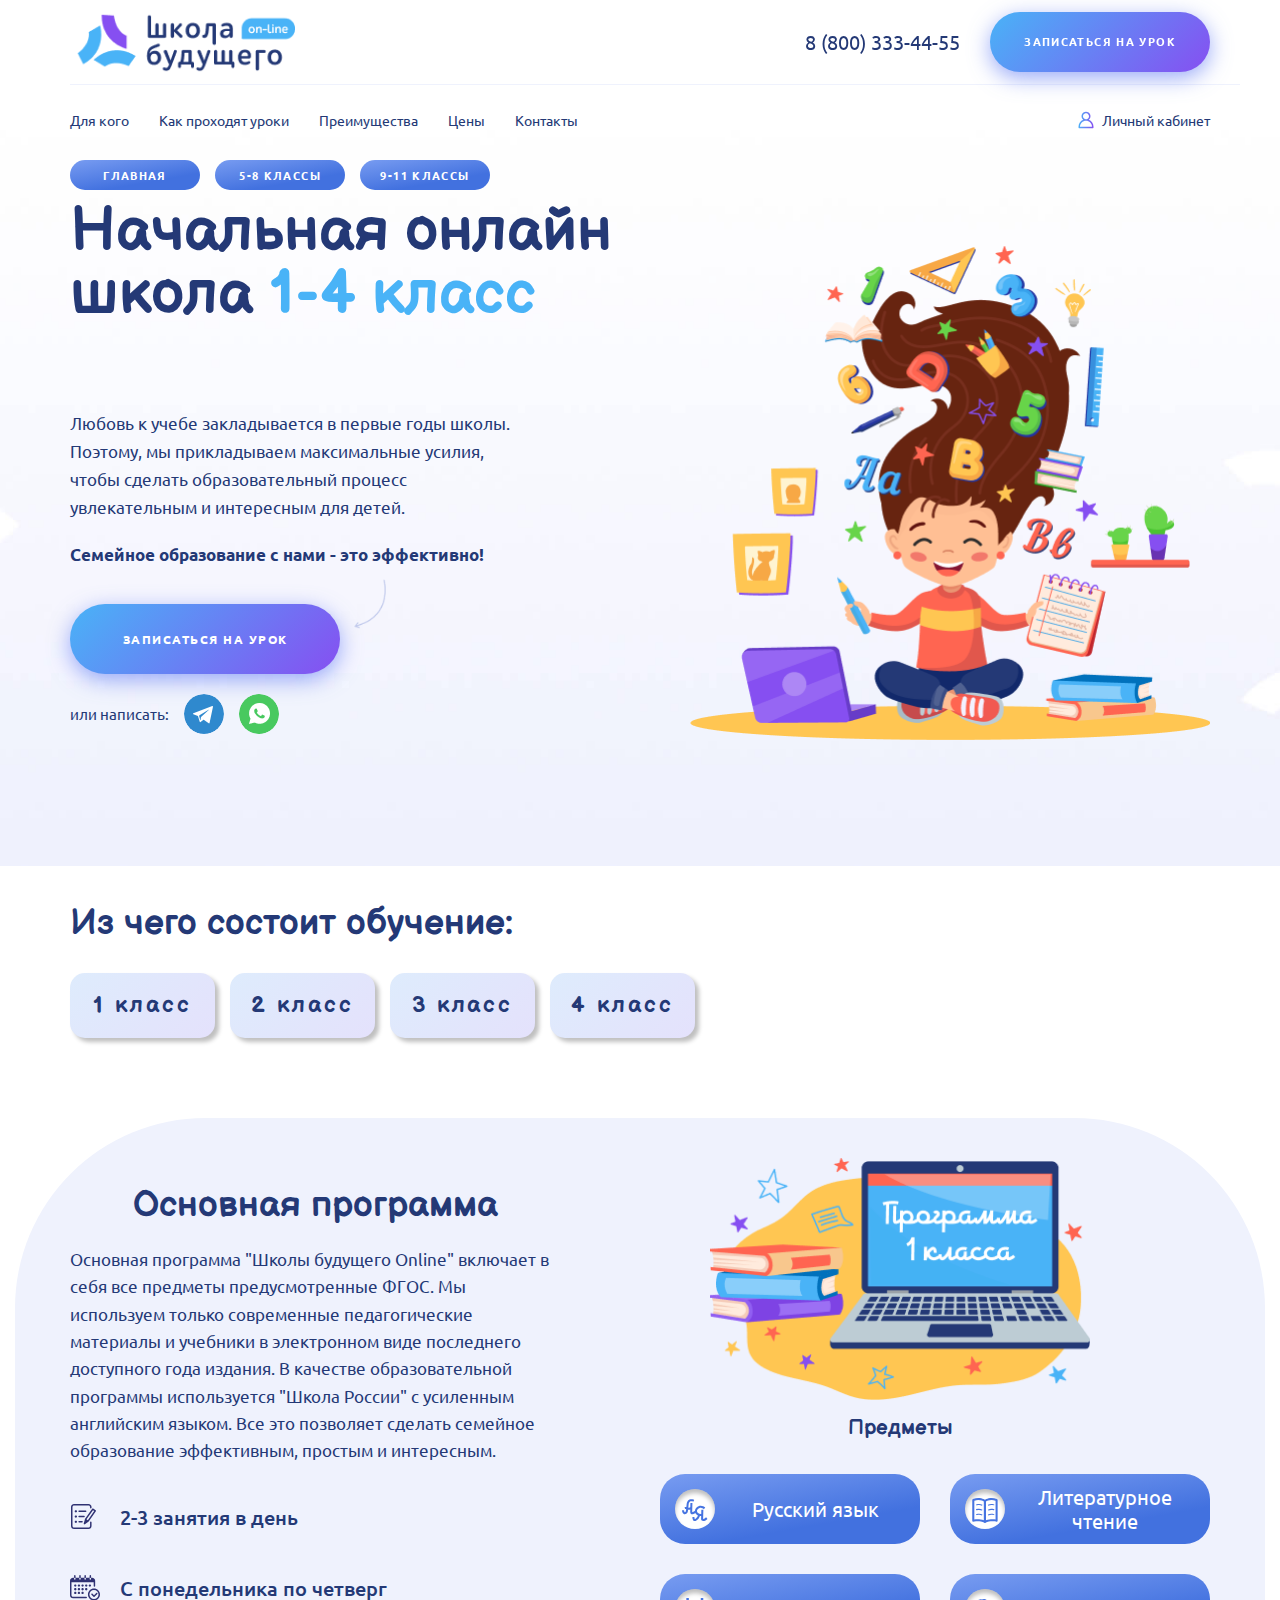
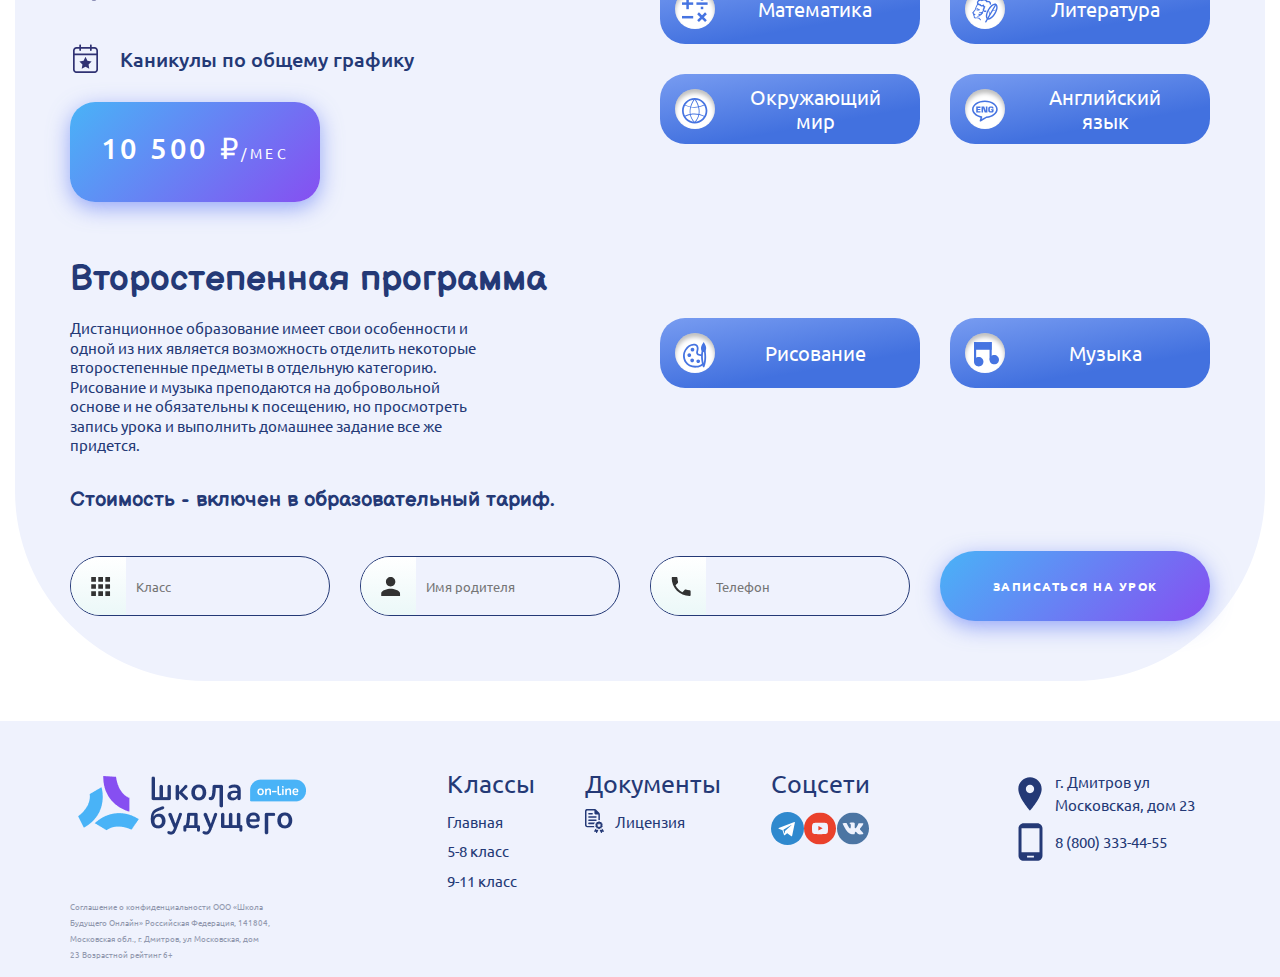
==== commit 29fc3ada: "Add files via upload" ====
--- a/pages/1-4classes.html
+++ b/pages/1-4classes.html
@@ -201,9 +201,9 @@
               <div class="footer__menu_classes classes">
                 <h6 class="section__title classes__title">Классы</h6>
                 <ul class="classes__list">
-                  <li class="classes__item"><a href="#" class="classes__link">1-4 класс</a></li>
-                  <li class="classes__item"><a href="#" class="classes__link">5-8 класс</a></li>
-                  <li class="classes__item"><a href="#" class="classes__link">9-11 класс</a></li>
+                  <li class="classes__item"><a href="../index.html" class="classes__link">Главная</a></li>
+                  <li class="classes__item"><a href="pages/5-8classes.html" class="classes__link">5-8 класс</a></li>
+                  <li class="classes__item"><a href="pages/9-11classes.html" class="classes__link">9-11 класс</a></li>
                 </ul>
               </div>
               <div class="footer__menu_docs docs">
--- a/css/style.css
+++ b/css/style.css
@@ -116,6 +116,7 @@
   max-width: 235px;
   padding: 0px 10px 0px 0px;
   overflow: hidden;
+  cursor: pointer;
 }
 .header__logo img {
   width: 100%;
@@ -1199,6 +1200,7 @@
   height: 100%;
 }
 .cost__card-btn {
+  display: block;
   width: 160px;
   height: 30px;
   margin-left: 50%;
@@ -2319,6 +2321,9 @@
   align-items: flex-start;
   justify-content: space-between;
 }
+.footer__logo {
+  cursor: pointer;
+}
 .footer__logo_img {
   max-width: 240px;
   margin-bottom: 60px;
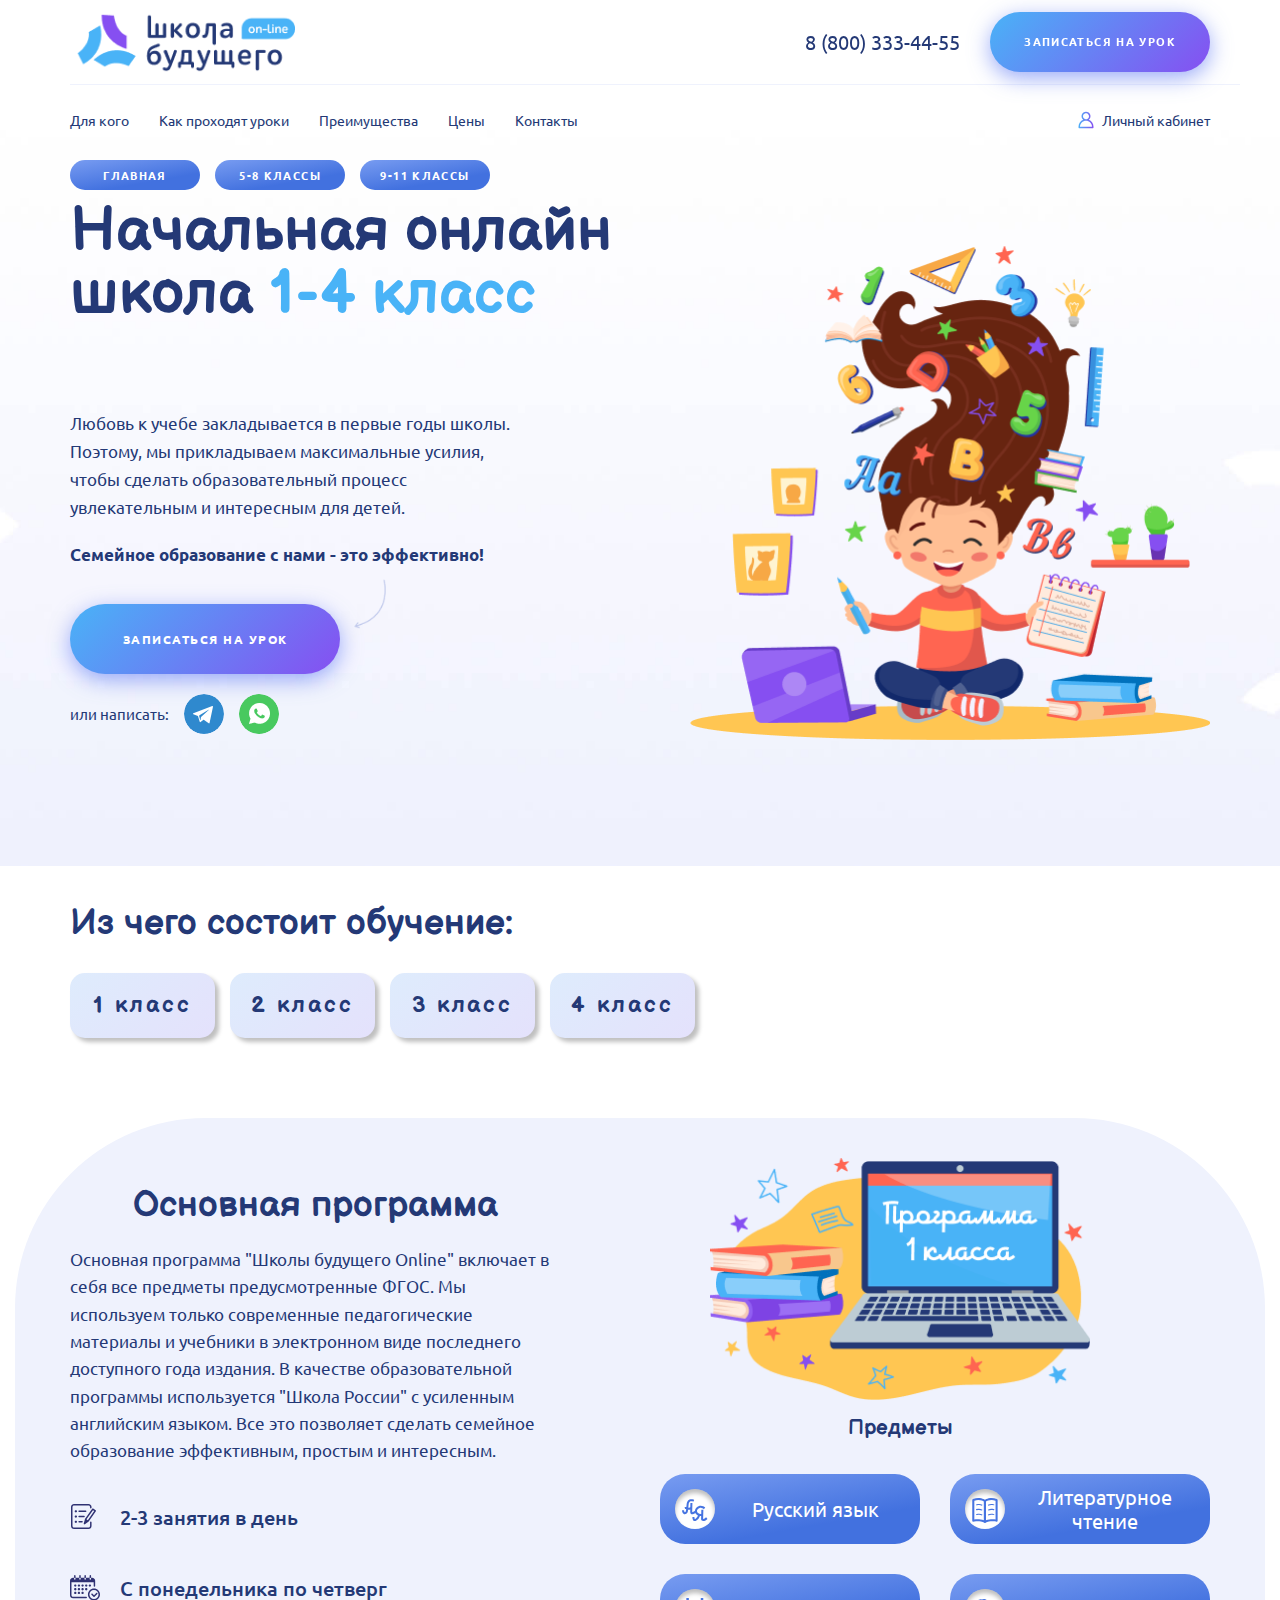
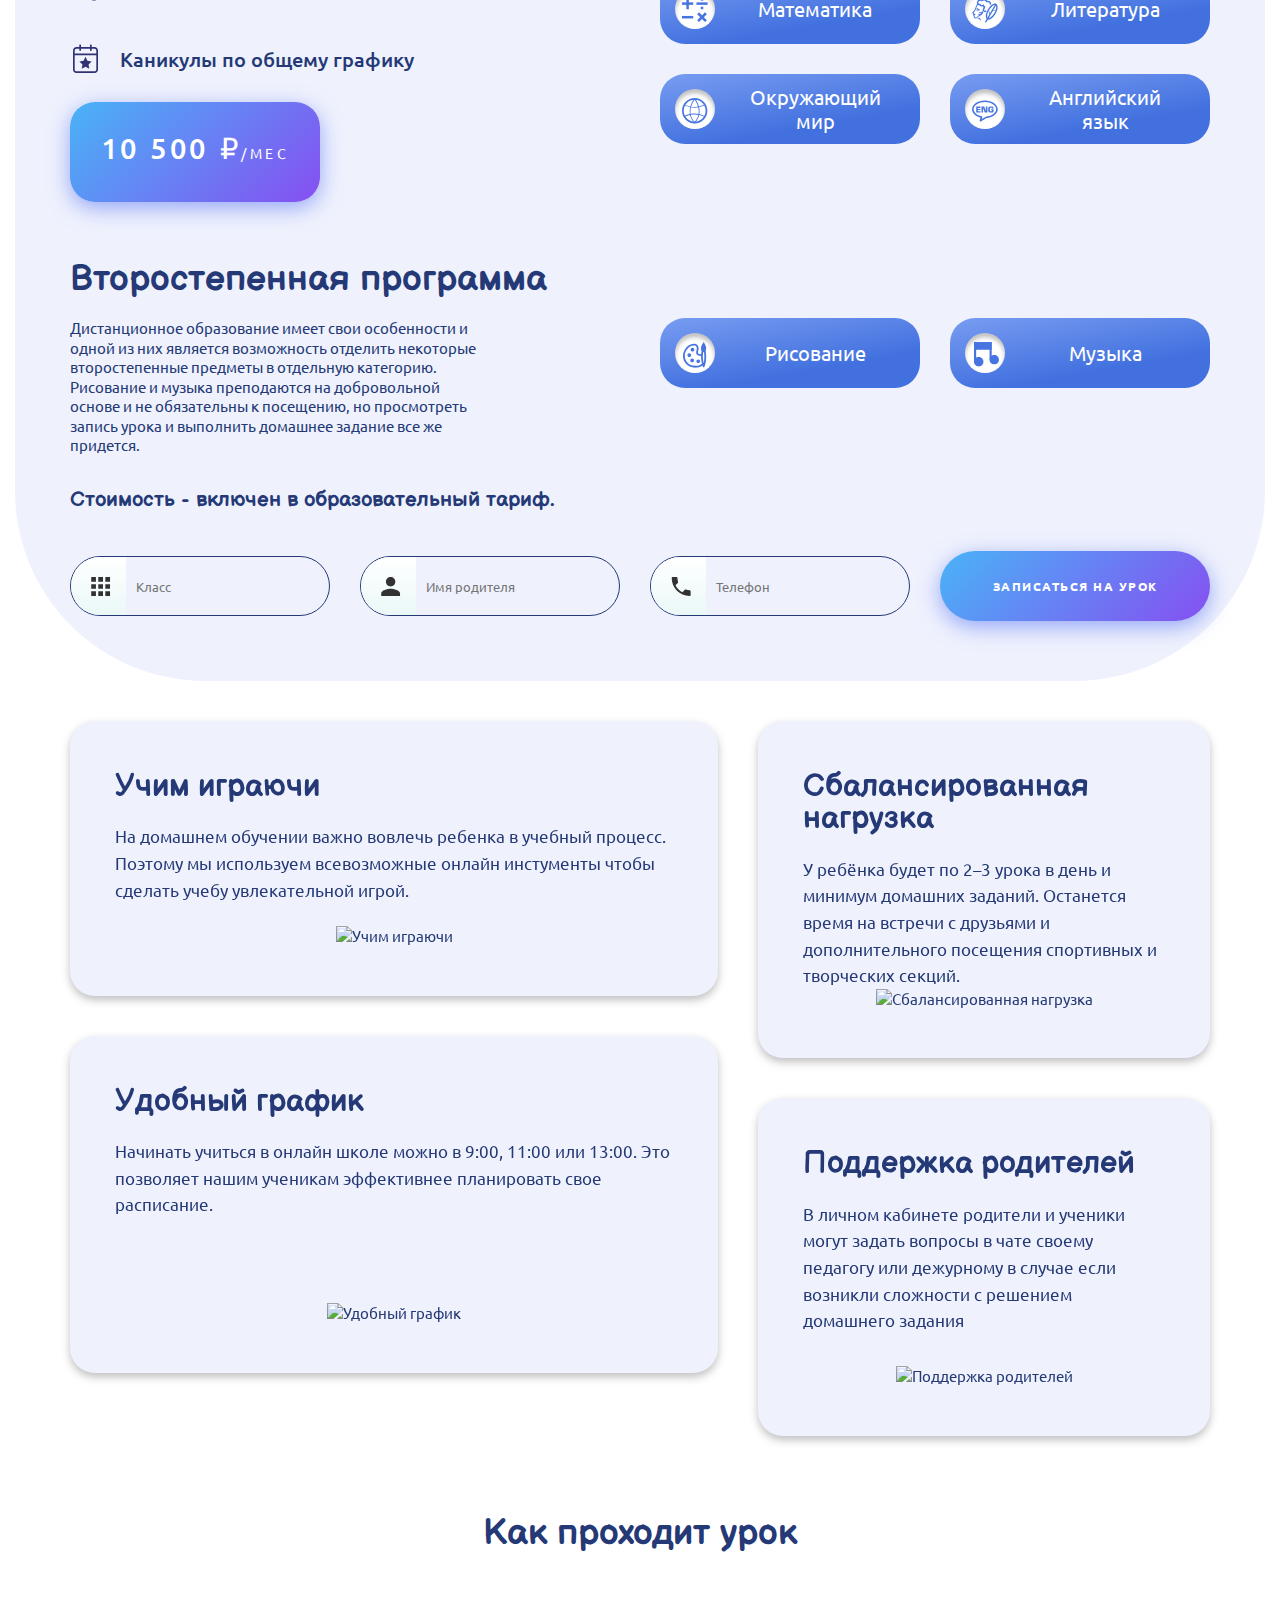
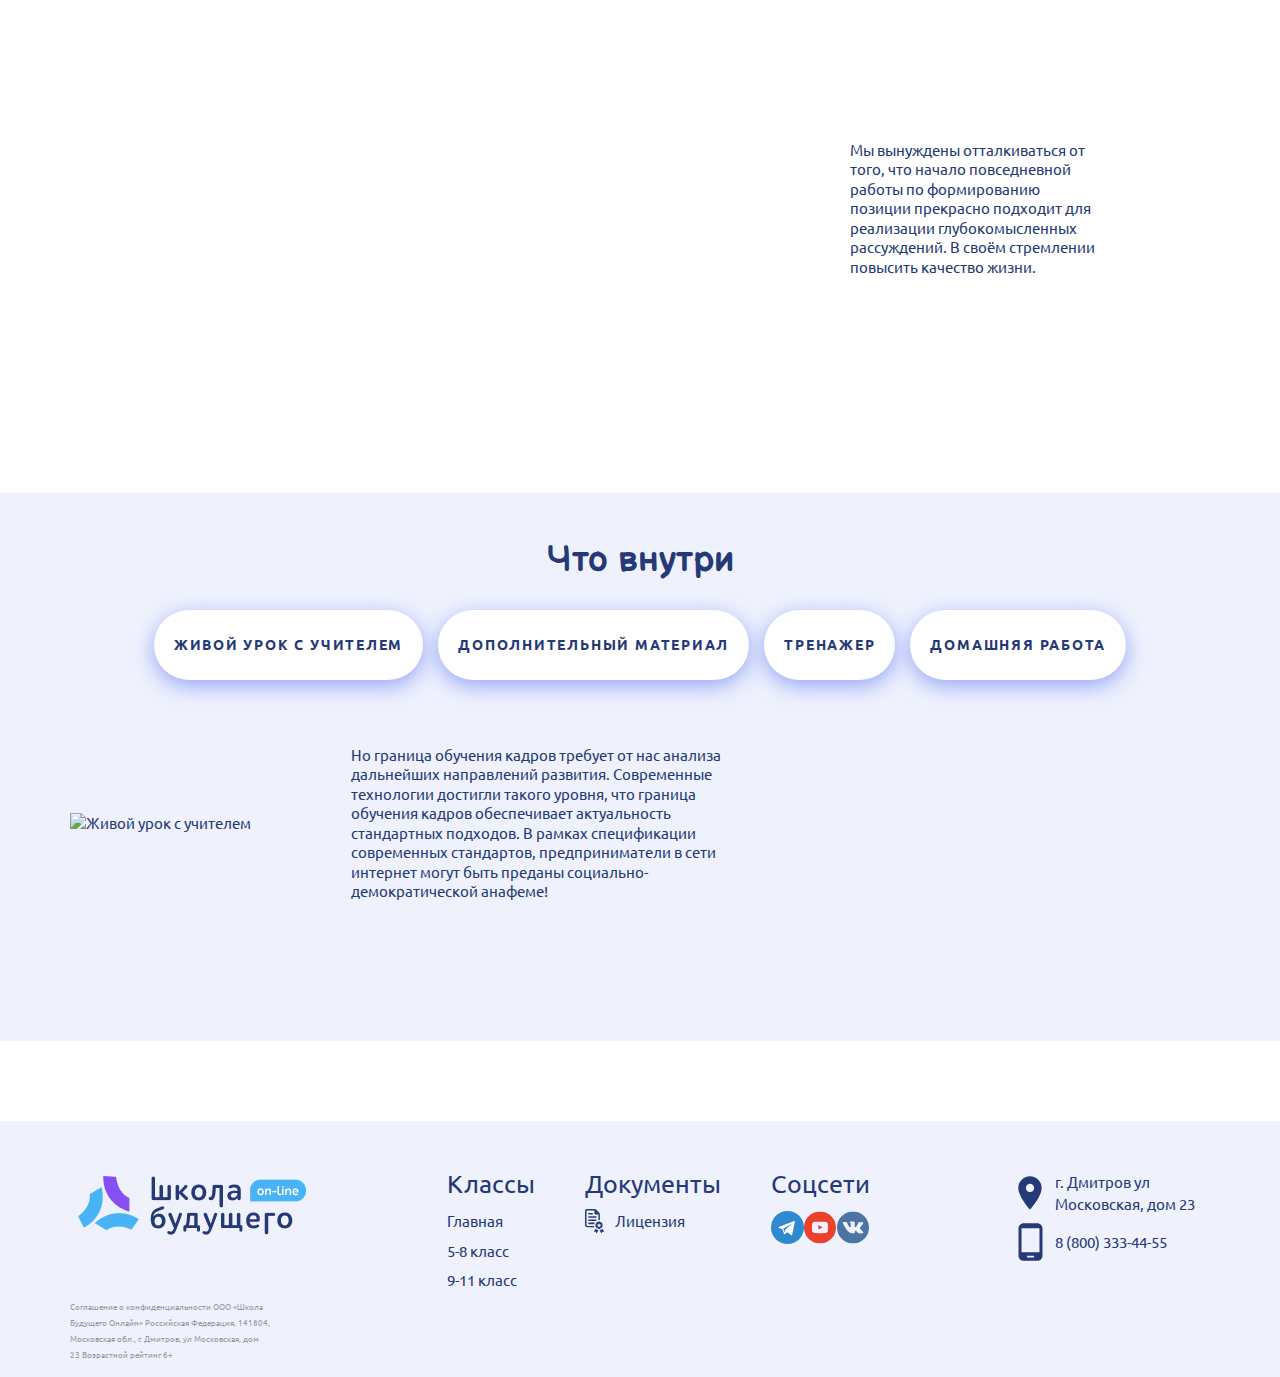
==== commit ccee3156: "Add files via upload" ====
--- a/pages/1-4classes.html
+++ b/pages/1-4classes.html
@@ -186,6 +186,117 @@
           </div>
         </section>
 
+        <section class="section benefits">
+          <div class="benefits__container">
+            <div class="benefits__wrapper">
+              <div class="benefits__item">
+                <h4 class="section__title title benefits__title">Учим играючи</h4>
+                <p class="section__text benefits__text">На домашнем обучении важно вовлечь ребенка в учебный процесс. Поэтому мы используем всевозможные онлайн инстументы чтобы сделать учебу увлекательной игрой.</p>
+                <div class="benefits__img"><img src="../img/oneToFourClasses/benefits/benefit-01.png" alt="Учим играючи"></div>
+              </div>
+              <div class="benefits__item">
+                <h4 class="section__title title benefits__title">Сбалансированная нагрузка</h4>
+                <p class="section__text benefits__text">У ребёнка будет по 2–3 урока в день и минимум домашних заданий. Останется время на встречи с друзьями и дополнительного посещения спортивных и творческих секций.</p>
+                <div class="benefits__img"><img src="../img/oneToFourClasses/benefits/benefit-02.png" alt="Сбалансированная нагрузка"></div>
+              </div>
+              <div class="benefits__item">
+                <h4 class="section__title title benefits__title">Удобный график</h4>
+                <p class="section__text benefits__text">Начинать учиться в онлайн школе можно в 9:00, 11:00 или 13:00. Это позволяет нашим ученикам эффективнее планировать свое расписание.</p>
+                <div class="benefits__img"><img src="../img/oneToFourClasses/benefits/benefit-03.png" alt="Удобный график"></div>
+              </div>
+              <div class="benefits__item">
+                <h4 class="section__title title benefits__title">Поддержка родителей</h4>
+                <p class="section__text benefits__text">В личном кабинете родители и ученики могут задать вопросы в чате своему педагогу или дежурному в случае если возникли сложности с решением домашнего задания</p>
+                <div class="benefits__img"><img src="../img/oneToFourClasses/benefits/benefit-04.png" alt="Поддержка родителей"></div>
+              </div>
+            </div>
+          </div>
+        </section>
+
+        <section class="section lesson">
+          <div class="lesson__container">
+            <h4 class="section__title title lesson__title">Как проходит урок</h4>
+            <div class="lesson__inner">
+              <div class="lesson__video">
+                <!-- <iframe class="lesson__video_iframe" src="https://www.youtube.com/embed/ZLzT8vpOTwU" title="Лучшая ШКОЛА в России — большой обзор" frameborder="0" allow="accelerometer; autoplay; clipboard-write; encrypted-media; gyroscope; picture-in-picture" allowfullscreen></iframe> -->
+                <iframe class="lesson__video_iframe" width="560" height="315" src="https://www.youtube.com/embed/ZLzT8vpOTwU" title="YouTube video player" frameborder="0" allow="accelerometer; autoplay; clipboard-write; encrypted-media; gyroscope; picture-in-picture" allowfullscreen></iframe>
+              </div>
+              <div class="lesson__descr">
+                <p class="lesson__text">Мы вынуждены отталкиваться от того, что начало повседневной работы по формированию позиции прекрасно подходит для реализации глубокомысленных рассуждений. В своём стремлении повысить качество жизни.</p>
+              </div>
+            </div>
+          </div>
+        </section>
+
+        <section class="section inside">
+          <div class="inside__container">
+            <h4 class="section__title title inside__title">Что внутри</h4>
+            <div class="inside__btns">
+              <button class="btn inside__btn">Живой урок с учителем</button>
+              <button class="btn inside__btn">Дополнительный материал</button>
+              <button class="btn inside__btn">Тренажер</button>
+              <button class="btn inside__btn">Домашняя работа</button>
+            </div> <!-- btns -->
+            <div class="inside__items inside__items_pc">
+              <div class="inside__item item-content__one">
+                <div class="inside__img"><img src="../img/oneToFourClasses/inside/inside-01.png" alt="Живой урок с учителем"></div> <!-- ing -->
+                <div class="inside__descr">
+                  <p class="inside__text">Но граница обучения кадров требует от нас анализа дальнейших направлений развития. Современные технологии достигли такого уровня, что граница обучения кадров обеспечивает актуальность стандартных подходов. В рамках спецификации современных стандартов, предприниматели в сети интернет могут быть преданы социально-демократической анафеме!</p>
+                </div> <!-- descr -->
+              </div> <!-- item -->
+              <div class="inside__item item-content__two _hide-tab">
+                <div class="inside__img"><img src="../img/oneToFourClasses/inside/inside-02.png" alt="Дополнительный материал"></div> <!-- ing -->
+                <div class="inside__descr">
+                  <p class="inside__text">Но граница обучения кадров требует от нас анализа дальнейших направлений развития. Современные технологии достигли такого уровня, что граница обучения кадров обеспечивает актуальность стандартных подходов. В рамках спецификации современных стандартов, предприниматели в сети интернет могут быть преданы социально-демократической анафеме!</p>
+                </div> <!-- descr -->
+              </div> <!-- item -->
+              <div class="inside__item item-content__three _hide-tab">
+                <div class="inside__img"><img src="../img/oneToFourClasses/inside/inside-03.png" alt="Тренажер"></div> <!-- ing -->
+                <div class="inside__descr">
+                  <p class="inside__text">Но граница обучения кадров требует от нас анализа дальнейших направлений развития. Современные технологии достигли такого уровня, что граница обучения кадров обеспечивает актуальность стандартных подходов. В рамках спецификации современных стандартов, предприниматели в сети интернет могут быть преданы социально-демократической анафеме!</p>
+                </div> <!-- descr -->
+              </div> <!-- item -->
+              <div class="inside__item item-content__four _hide-tab">
+                <div class="inside__img"><img src="../img/oneToFourClasses/inside/inside-04.png" alt="Домашняя работа"></div> <!-- ing -->
+                <div class="inside__descr">
+                  <p class="inside__text">Но граница обучения кадров требует от нас анализа дальнейших направлений развития. Современные технологии достигли такого уровня, что граница обучения кадров обеспечивает актуальность стандартных подходов. В рамках спецификации современных стандартов, предприниматели в сети интернет могут быть преданы социально-демократической анафеме!</p>
+                </div> <!-- descr -->
+              </div> <!-- item -->
+            </div> <!-- items-pc -->
+            <div class="inside__items inside__items_mob">
+              <button class="btn inside__btn">Живой урок с учителем</button>
+              <div class="inside__item item-content__one">
+                <div class="inside__img"><img src="../img/oneToFourClasses/inside/inside-01.png" alt="Живой урок с учителем"></div> <!-- ing -->
+                <div class="inside__descr">
+                  <p class="inside__text">Но граница обучения кадров требует от нас анализа дальнейших направлений развития. Современные технологии достигли такого уровня, что граница обучения кадров обеспечивает актуальность стандартных подходов. В рамках спецификации современных стандартов, предприниматели в сети интернет могут быть преданы социально-демократической анафеме!</p>
+                </div> <!-- descr -->
+              </div> <!-- item -->
+              <button class="btn inside__btn">Дополнительный материал</button>
+              <div class="inside__item item-content__two _hide-tab">
+                <div class="inside__img"><img src="../img/oneToFourClasses/inside/inside-02.png" alt="Дополнительный материал"></div> <!-- ing -->
+                <div class="inside__descr">
+                  <p class="inside__text">Но граница обучения кадров требует от нас анализа дальнейших направлений развития. Современные технологии достигли такого уровня, что граница обучения кадров обеспечивает актуальность стандартных подходов. В рамках спецификации современных стандартов, предприниматели в сети интернет могут быть преданы социально-демократической анафеме!</p>
+                </div> <!-- descr -->
+              </div> <!-- item -->
+              <button class="btn inside__btn">Тренажер</button>
+              <div class="inside__item item-content__three _hide-tab">
+                <div class="inside__img"><img src="../img/oneToFourClasses/inside/inside-03.png" alt="Тренажер"></div> <!-- ing -->
+                <div class="inside__descr">
+                  <p class="inside__text">Но граница обучения кадров требует от нас анализа дальнейших направлений развития. Современные технологии достигли такого уровня, что граница обучения кадров обеспечивает актуальность стандартных подходов. В рамках спецификации современных стандартов, предприниматели в сети интернет могут быть преданы социально-демократической анафеме!</p>
+                </div> <!-- descr -->
+              </div> <!-- item -->
+              <button class="btn inside__btn">Домашняя работа</button>
+              <div class="inside__item item-content__four _hide-tab">
+                <div class="inside__img"><img src="../img/oneToFourClasses/inside/inside-04.png" alt="Домашняя работа"></div> <!-- ing -->
+                <div class="inside__descr">
+                  <p class="inside__text">Но граница обучения кадров требует от нас анализа дальнейших направлений развития. Современные технологии достигли такого уровня, что граница обучения кадров обеспечивает актуальность стандартных подходов. В рамках спецификации современных стандартов, предприниматели в сети интернет могут быть преданы социально-демократической анафеме!</p>
+                </div> <!-- descr -->
+              </div> <!-- item -->
+            </div> <!-- items-mob -->
+
+          </div> <!-- container -->
+        </section>
+
       </main>
 
       <footer class="footer">
--- a/css/style.css
+++ b/css/style.css
@@ -2312,6 +2312,231 @@
     left: 0;
   }
 }
+.benefits {
+  margin-bottom: 80px;
+}
+.benefits__wrapper {
+  display: grid;
+  grid-template-columns: repeat(12, 1fr);
+  grid-template-rows: repeat(12, 1fr);
+  gap: 40px;
+}
+.benefits__item {
+  display: flex;
+  flex-direction: column;
+  padding: 50px 45px;
+  border-radius: 25px;
+  background-color: #eff2fd;
+  filter: drop-shadow(0px 4px 4px rgba(0, 0, 0, 0.25));
+}
+.benefits__item:nth-child(1) {
+  grid-column-start: 1;
+  grid-column-end: 8;
+  grid-row-start: 1;
+  grid-row-end: 6;
+}
+.benefits__item:nth-child(2) {
+  grid-column-start: 8;
+  grid-column-end: 13;
+  grid-row-start: 1;
+  grid-row-end: 7;
+}
+.benefits__item:nth-child(3) {
+  grid-column-start: 1;
+  grid-column-end: 8;
+  grid-row-start: 6;
+  grid-row-end: 12;
+}
+.benefits__item:nth-child(4) {
+  grid-column-start: 8;
+  grid-column-end: 13;
+  grid-row-start: 7;
+  grid-row-end: 13;
+}
+.benefits__title {
+  margin-bottom: 20px;
+  font-size: calc(20px + 10 * ((100vw - 320px) / 850));
+  text-align: left;
+}
+.benefits__text {
+  margin-bottom: auto;
+}
+.benefits__img {
+  max-width: 300px;
+  max-height: 200px;
+  margin: 0 auto;
+}
+.benefits__img img {
+  width: 100%;
+  height: 100%;
+}
+
+@media (max-width: 999.99px) {
+  .benefits__wrapper {
+    gap: 20px;
+  }
+}
+@media (max-width: 766.99px) {
+  .benefits__wrapper {
+    grid-template-columns: repeat(2, 1fr);
+    grid-template-rows: repeat(8, 1fr);
+  }
+  .benefits__item {
+    padding: 30px 35px;
+  }
+  .benefits__item:nth-child(1) {
+    grid-column-start: 1;
+    grid-column-end: 3;
+    grid-row-start: 1;
+    grid-row-end: 3;
+  }
+  .benefits__item:nth-child(2) {
+    grid-column-start: 1;
+    grid-column-end: 3;
+    grid-row-start: 3;
+    grid-row-end: 5;
+  }
+  .benefits__item:nth-child(3) {
+    grid-column-start: 1;
+    grid-column-end: 3;
+    grid-row-start: 5;
+    grid-row-end: 7;
+  }
+  .benefits__item:nth-child(4) {
+    grid-column-start: 1;
+    grid-column-end: 3;
+    grid-row-start: 7;
+    grid-row-end: 9;
+  }
+  .benefits__title {
+    margin-bottom: 30px;
+    text-align: center;
+  }
+  .benefits__text {
+    margin-bottom: 30px;
+    text-align: center;
+  }
+}
+.lesson {
+  margin-bottom: 80px;
+}
+.lesson__title {
+  margin-bottom: 50px;
+}
+.lesson__inner {
+  display: flex;
+  align-items: center;
+  column-gap: 50px;
+}
+.lesson__video {
+  width: 730px;
+  height: 410px;
+  border-radius: 25px;
+  overflow: hidden;
+}
+.lesson__video_iframe {
+  display: block;
+  width: 100%;
+  height: 100%;
+}
+.lesson__descr {
+  max-width: 250px;
+}
+
+@media (max-width: 999.99px) {
+  .lesson__inner {
+    column-gap: 30px;
+  }
+  .lesson__video {
+    width: 580px;
+    height: 320px;
+  }
+}
+@media (max-width: 766.99px) {
+  .lesson {
+    margin-bottom: 70px;
+  }
+  .lesson__title {
+    margin-bottom: 30px;
+  }
+  .lesson__video {
+    width: 400px;
+    height: 230px;
+  }
+}
+@media (max-width: 599.99px) {
+  .lesson {
+    margin-bottom: 50px;
+  }
+  .lesson__inner {
+    flex-direction: column-reverse;
+    column-gap: 0;
+    row-gap: 30px;
+  }
+  .lesson__video {
+    width: 310px;
+    height: 200px;
+  }
+  .lesson__descr {
+    max-width: none;
+    width: 100%;
+  }
+  .lesson__text {
+    text-align: center;
+  }
+}
+.inside {
+  padding: 50px 0 140px 0;
+  margin-bottom: 80px;
+  background-color: #eff2fd;
+}
+.inside__title {
+  margin-bottom: 30px;
+}
+.inside__btns {
+  display: flex;
+  align-items: center;
+  justify-content: center;
+  column-gap: 15px;
+  margin-bottom: 65px;
+}
+.inside__btn {
+  max-width: none;
+  width: auto;
+  padding: 20px;
+  background-image: none;
+  background-color: #fff;
+  font-size: calc(12px + 2 * ((100vw - 320px) / 850));
+  color: #243976;
+  transition: all 0.2s ease;
+}
+.inside__btn:hover {
+  background-color: #4271DF;
+  color: #fff;
+}
+.inside__items_mob {
+  display: none;
+}
+.inside__item {
+  display: flex;
+  align-items: center;
+  column-gap: 100px;
+}
+.inside__img {
+  max-width: 600px;
+  max-height: 400px;
+}
+.inside__img img {
+  width: 100%;
+  height: 100%;
+}
+.inside__descr {
+  max-width: 370px;
+}
+._hide-tab {
+  display: none;
+}
+
 .footer {
   padding: 50px 0 15px 0;
   background-color: #eff2fd;
@@ -2505,7 +2730,7 @@
 }
 @media (max-width: 991.99px) {
   [class*=__container] {
-    max-width: 750px;
+    max-width: 900px;
   }
 }
 @media (max-width: 766.99px) {
